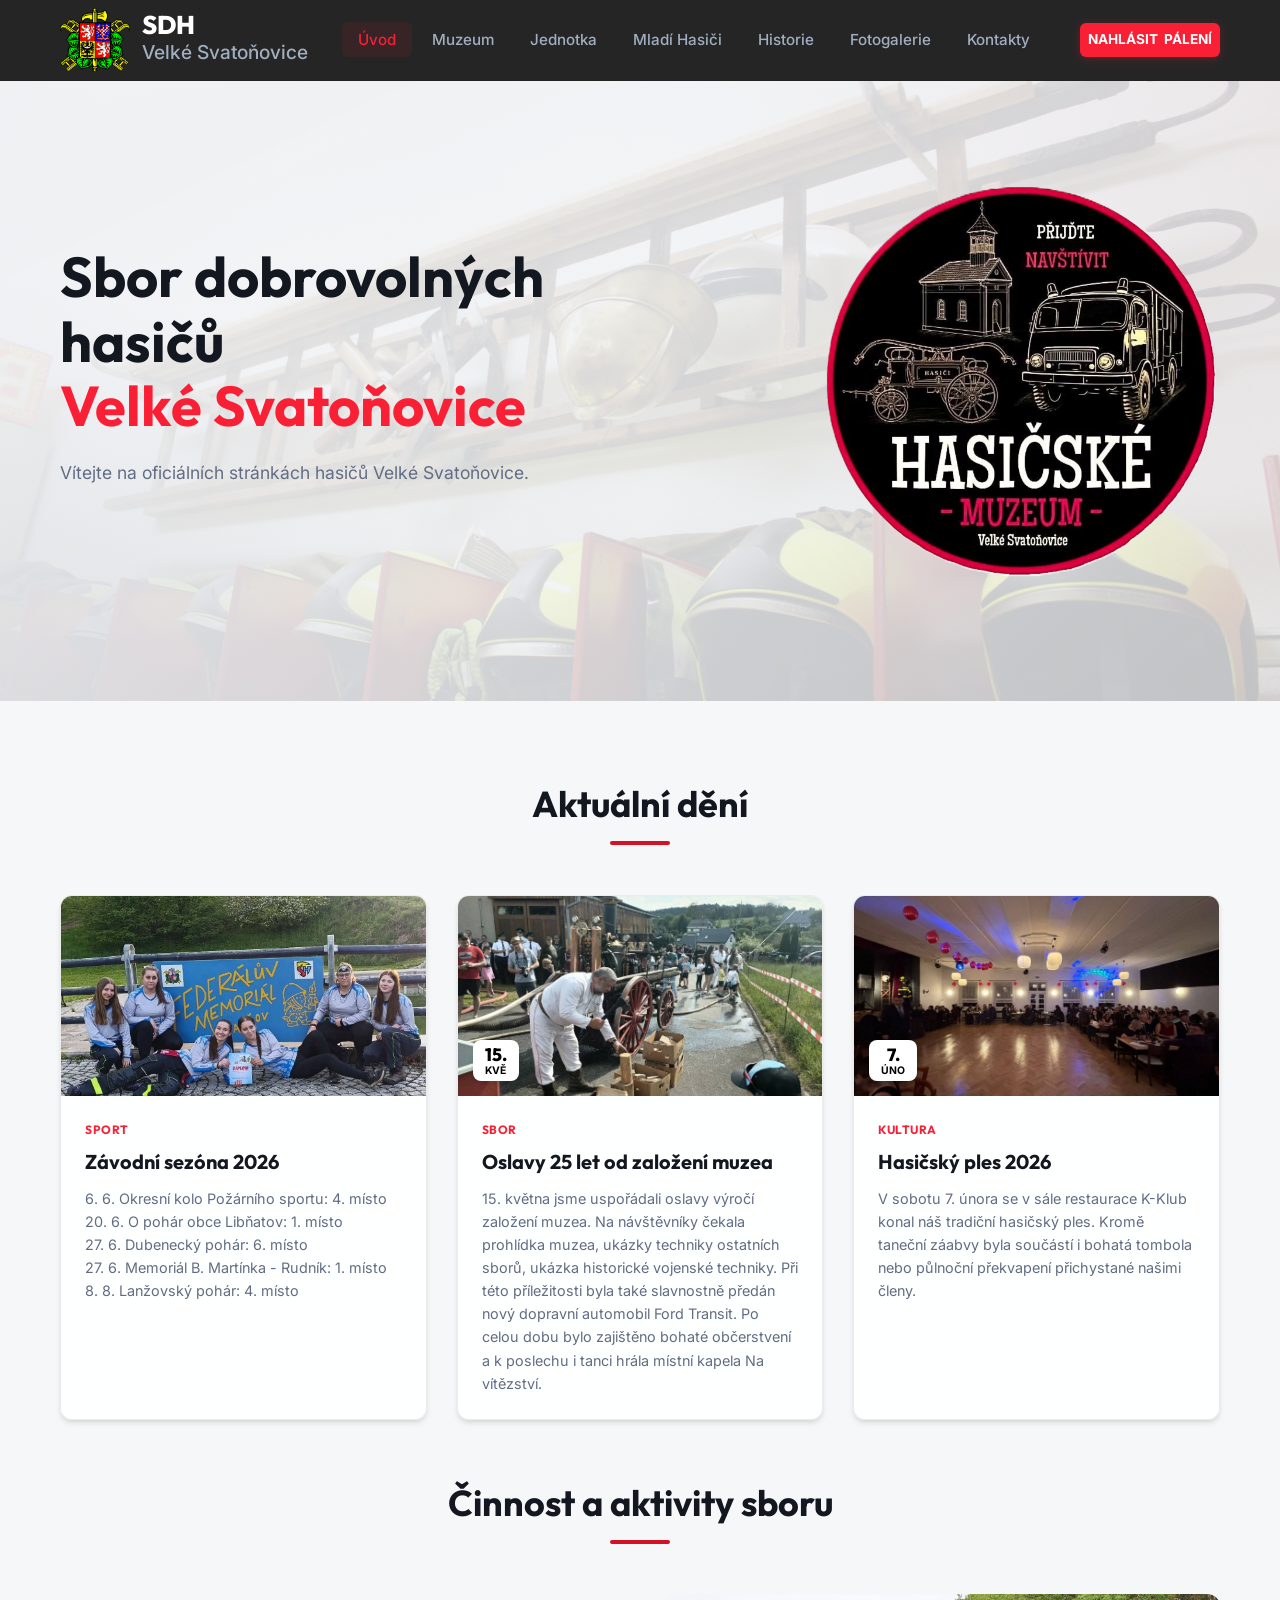
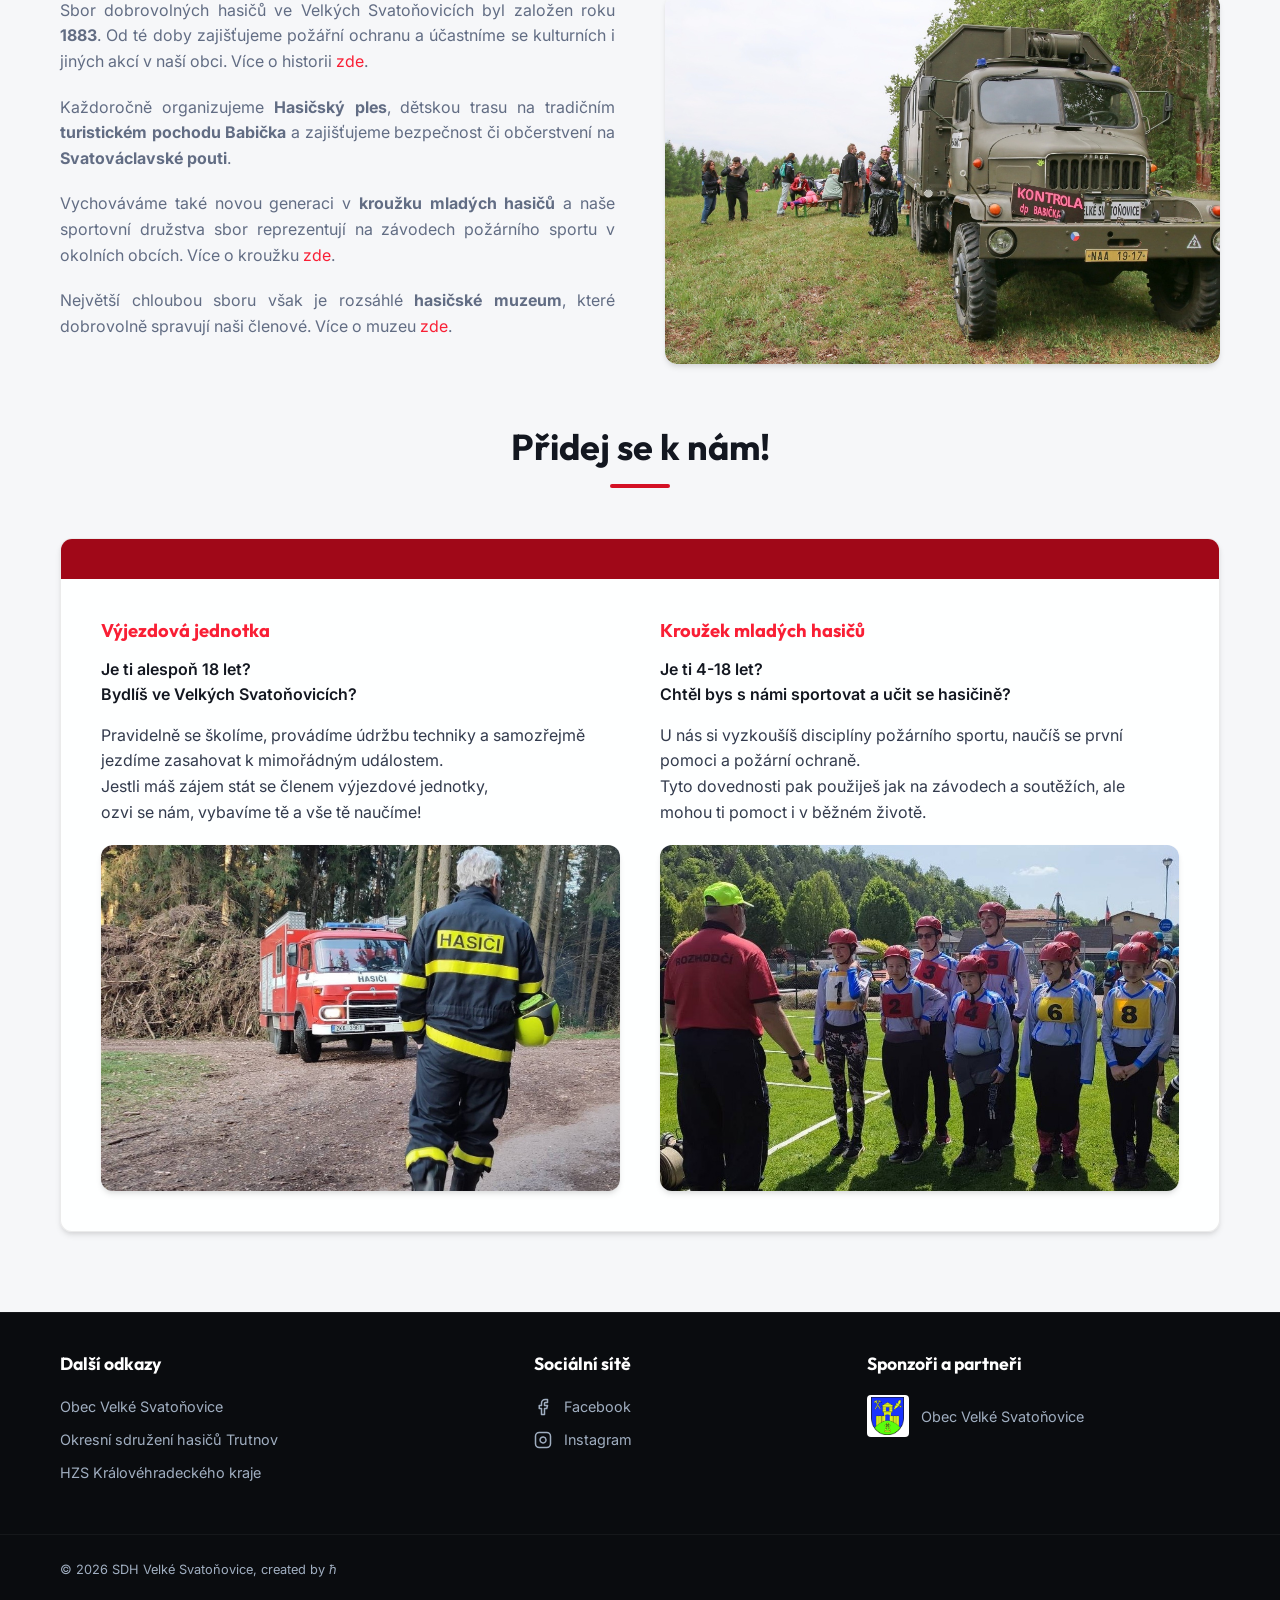
==== index.html @ 03be1476 "vedouci" ====
<!DOCTYPE html>
<html lang="cs">
<head>
    <meta charset="UTF-8">
    <meta name="viewport" content="width=device-width, initial-scale=1.0">
    <link rel="icon" type="image/png" sizes="32x32" href="assets/znaky/znak.png">
    <title>SDH Velké Svatoňovice</title>
    <meta name="description" content="Oficiální stránky Sboru dobrovolných hasičů Velké Svatoňovice.">
    <!-- Google Fonts -->
    <link rel="preconnect" href="https://fonts.googleapis.com">
    <link rel="preconnect" href="https://fonts.gstatic.com" crossorigin>
    <link href="https://fonts.googleapis.com/css2?family=Outfit:wght@300;400;500;600;700;800&family=Inter:wght@300;400;500;600;700&display=swap" rel="stylesheet">
    <link rel="stylesheet" href="styles.css">
</head>
<body class="dark-theme">

    <!-- Header Navigation -->
    <header class="main-header">
        <div class="container header-container">
            <a href="#uvod" class="logo-area" id="logo-link">
                <div class="logo-shield">
                        <img alt="logo SH ČMS" class="logo-img" src="assets/znaky/znak.png">
                </div>
                <div class="logo-text">
                    <span class="logo-main">SDH</span>
                    <span class="logo-sub">Velké Svatoňovice</span>
                </div>
            </a>

            <nav class="main-nav" id="main-nav">
                <ul>
                    <li><a href="#uvod" class="nav-link active" data-target="uvod">Úvod</a></li>
                    <li><a href="#muzeum" class="nav-link" data-target="muzeum">Muzeum</a></li>
                    <li><a href="#jsdh" class="nav-link" data-target="jsdh">Jednotka</a></li>
                    <li><a href="krouzek" class="nav-link" data-target="krouzek">Mladí Hasiči</a></li>
                    <li><a href="#historie" class="nav-link" data-target="historie">Historie</a></li>
                    <li><a href="https://sdhvelkesvatonovice.rajce.idnes.cz/" class="nav-link-foto">Fotogalerie</a></li>
                    <li><a href="#kontakt" class="nav-link" data-target="kontakt">Kontakty</a></li>
                </ul>
            </nav>

            <div class="header-actions">
                <a href="https://paleni.izscr.cz/" target="_blank" rel="noopener" class="header-fire-btn"><span>NAHLÁSIT</span><span>PÁLENÍ</span></a>
                <button class="mobile-menu-toggle" id="mobile-toggle" aria-label="Menu">
                    <span></span>
                    <span></span>
                    <span></span>
                </button>
            </div>
        </div>
    </header>

    <!-- Main Content Area -->
    <main>
        <!-- Top Section -->
        <section class="hero-section" id="hero">
            <div class="hero-bg-overlay"></div>
            <div class="container hero-container">
                <div class="hero-content">
                    <h1 class="hero-title">Sbor dobrovolných <br> hasičů <br><span class="accent-text">Velké Svatoňovice</span></h1>
                    <p class="hero-description">Vítejte na oficiálních stránkách hasičů Velké Svatoňovice.</p>
                </div>
                <a href="#muzeum"><img class="hero-img" src="assets/znaky/muzeum_logo_sgr.png" alt="Logo hasičské muzeum Velké Svatoňovice"></a>
            </div>
        </section>

        <!-- Main Dynamic Pages Container -->
        <div class="pages-wrapper">
            
            <!-- SECTION 1: Úvod -->
            <section id="page-uvod" class="page-content active">
                <div class="container">
                    <!-- Subsection: Aktuality -->
                    <div class="section-header">
                        <h2>Aktuální dění</h2>
                        <div class="section-divider"></div>
                    </div>

                    <div class="news-grid">
                        <!-- News Card  -->
                        <article class="news-card">
                            <div class="news-img-wrapper">
                                <img src="assets/sezona_26/marsov_26.jpg" alt="Družstvo žen - noční závody Rudník">
                                <!--<div class="news-date">
                                    <span class="day">27.</span>
                                    <span class="month">Čvn</span>
                                </div>-->
                            </div>
                            <div class="news-info">
                                <span class="news-tag">Sport</span>
                                <h3 class="news-title">Závodní sezóna 2026</h3>
                                <p class="news-summary">6. 6. Okresní kolo Požárního sportu: 4. místo<br>
                                20. 6. O pohár obce Libňatov: 1. místo<br>
                                27. 6. Dubenecký pohár: 6. místo <br>
                                27. 6. Memoriál B. Martínka - Rudník: 1. místo<br>
                                8. 8. Lanžovský pohár: 4. místo</p>
                            </div>
                        </article>

                        <!-- News Card  -->
                        <article class="news-card">
                            <div class="news-img-wrapper">
                                <img src="assets/oslavy_muzeum/oslavy_muzeum.jpg" alt="Oslavy 25 let založení muzea">
                                <div class="news-date">
                                    <span class="day">15.</span>
                                    <span class="month">Kvě</span>
                                </div>
                            </div>
                            <div class="news-info">
                                <span class="news-tag">Sbor</span>
                                <h3 class="news-title">Oslavy 25 let od založení muzea</h3>
                                <p class="news-summary">15. května jsme uspořádali oslavy výročí založení muzea. Na návštěvníky čekala prohlídka muzea, ukázky techniky ostatních sborů, ukázka historické vojenské techniky. Při této příležitosti byla také slavnostně předán nový dopravní automobil Ford Transit. Po celou dobu bylo zajištěno bohaté občerstvení a k poslechu i tanci hrála místní kapela Na vítězství.</p>
                            </div>
                        </article>

                        <!-- News Card -->
                        <article class="news-card">
                            <div class="news-img-wrapper">
                                <img src="assets/ples_26/ples2.jpg" alt="Hasičský ples 2026">
                                <div class="news-date">
                                    <span class="day">7.</span>
                                    <span class="month">Úno</span>
                                </div>
                            </div>
                            <div class="news-info">
                                <span class="news-tag">Kultura</span>
                                <h3 class="news-title">Hasičský ples 2026</h3>
                                <p class="news-summary">V sobotu 7. února se v sále restaurace K-Klub konal náš tradiční hasičský ples. Kromě taneční záabvy byla součástí i bohatá tombola nebo půlnoční překvapení přichystané našimi členy.</p>
                            </div>
                        </article>
                    </div>

                    <!-- Subsection: Cinnost sboru -->
                    <div class="section-header">
                        <h2>Činnost a aktivity sboru</h2>
                        <div class="section-divider"></div>
                    </div>

                    <div class="block-showcase">
                        <div class="block-info-box">
                            <p>Sbor dobrovolných hasičů ve Velkých Svatoňovicích byl založen roku <strong>1883</strong>. Od té doby zajišťujeme požářní ochranu a účastníme se kulturních i jiných akcí v naší obci. Více o historii <a href="#historie">zde</a>.</p>
                            <p>Každoročně organizujeme <strong>Hasičský ples</strong>, dětskou trasu na tradičním <strong>turistickém pochodu Babička</strong> a zajišťujeme bezpečnost či občerstvení na <strong>Svatováclavské pouti</strong>.</p>
                            <p>Vychováváme také novou generaci v <strong>kroužku mladých hasičů</strong> a naše sportovní družstva sbor reprezentují na závodech požárního sportu v okolních obcích. Více o kroužku <a href="#krouzek">zde</a>.</p>
                            <p>Největší chloubou sboru však je rozsáhlé <strong>hasičské muzeum</strong>, které dobrovolně spravují naši členové. Více o muzeu <a href="#muzeum">zde</a>.</p>
                        </div>
                        <div class="block-media-box">
                            <img id="block-img-placeholder" src="assets/technika/da_vejda1.jpg" alt="Praga V3S na stanovišti pochodu Babička" class="responsive-img rounded-img shadow">
                        </div>
                    </div>

                    <!-- Subsection: Nabor -->
                    <div class="section-header">
                        <h2>Přidej se k nám!</h2>
                        <div class="section-divider"></div>
                    </div>

                    <div class="museum-visiting-card">
                        <div class="visiting-header"></div>
                        <div class="visiting-grid">
                            <div class="visit-col border">
                                <h4><a href="#jsdh">Výjezdová jednotka</a></h4>
                                <p class="highlight-p">Je ti alespoň 18 let? <br> Bydlíš ve Velkých Svatoňovicích?</p>
                                <p> Pravidelně se školíme, provádíme údržbu techniky a samozřejmě jezdíme zasahovat k mimořádným událostem. <br>Jestli máš zájem stát se členem výjezdové jednotky, <br> ozvi se nám, vybavíme tě a vše tě naučíme!</p>
                                <img src="assets/vyjezd.jpg" alt="Výjezd jednotky" class="rounded-img shadow nabor-img">
                            </div>
                            <div class="visit-col border">
                                <h4><a href="#krouzek">Kroužek mladých hasičů</a></h4>
                                <p class="highlight-p">Je ti 4-18 let? <br> Chtěl bys s námi sportovat a učit se hasičině?</p>
                                <p> U nás si vyzkoušíš disciplíny požárního sportu, naučíš se první pomoci a požární ochraně. <br> Tyto dovednosti pak použiješ jak na závodech a soutěžích, ale mohou ti pomoct i v běžném životě.</p>
                                <img src="assets/krouzek/deti.jpg" alt="Dětské družstvo na závodech" class="rounded-img shadow nabor-img">
                            </div>
                        </div>
                    </div>
                </div>
            </section>

            <!-- SECTION 2: Jednotka -->
            <section id="page-jsdh" class="page-content">
                <div class="container">
                    <!-- Subsection: Info+vyjezdy -->
                    <div class="section-header">
                        <h2>Jednotka sboru dobrovolných hasičů obce</h2>
                        <div class="section-divider"></div>
                    </div>

                    <div class="block-showcase">
                        <div class="block-info-box">
                            <h3>Zařazení a působnost</h3>
                            <p>Naše jednotka je zařazena v kategorii <strong>JPO V</strong>, to znamená, že vyjíždíme především k mimořádným událostem v naší obci a to do <strong>10&nbsp;minut</strong> od vyhlášení poplachu krajským operačním a informačním střediskem.</p>
                            <p>Spolupracujeme s HZS Královéhradeckého kraje, dobrovolnými jednotkami okolních obcí a dalšími složkami integrovaného záchranného systému.</p>
                        </div>
                        
                        <div class="block-media-box">
                            <div class="jsdh-card" style="padding: 24px; height: 100%;">
                                <h3 style="font-size: 1.25rem; margin-bottom: 10px;">Poslední výjezdy jednotky</h3>
                                <div class="table-responsive">
                                    <table class="interventions-table">
                                        <thead>
                                            <tr>
                                                <th>Datum</th>
                                                <th>Typ</th>
                                                <th>Místo / Popis</th>
                                            </tr>
                                        </thead>
                                        <tbody>
                                            <tr>
                                                <td class="date-col">9. 8. 2026</td>
                                                <td><span class="badge badge-pozar">Požár</span></td>
                                                <td>Nedohašené ohniště, Markoušovice</td>
                                            </tr>
                                            <tr>
                                                <td class="date-col">29. 7. 2026</td>
                                                <td><span class="badge badge-plany">Planý poplach</span></td>
                                                <td>Doutnající kompost, Velké Svatoňovice</td>
                                            </tr>
                                            <tr>
                                                <td class="date-col">18. 7. 2026</td>
                                                <td><span class="badge badge-unik">Únik látek</span></td>
                                                <td>Únik nafty na pozemní komunikaci, Velké Svatoňovice</td>
                                            </tr>
                                            <tr>
                                                <td class="date-col">16. 6. 2026</td>
                                                <td><span class="badge badge-pozar">Požár</span></td>
                                                <td>Požár lepenky na domě, Markoušovice</td>
                                            </tr>
                                        </tbody>
                                    </table>
                                </div>
                                <div style="margin-top: 25px;">
                                    <a href="https://udalostikhk.hzscr.cz/" target="_blank" rel="noopener" class="btn btn-secondary btn-sm" style="display: flex; width: 100%; gap: 8px; font-size: 0.8rem;">
                                        <svg viewBox="0 0 24 24" width="14" height="14" fill="none" stroke="currentColor" stroke-width="2" style="flex-shrink: 0;"><path d="M18 13v6a2 2 0 0 1-2 2H5a2 2 0 0 1-2-2V8a2 2 0 0 1 2-2h6"></path><polyline points="15 3 21 3 21 9"></polyline><line x1="10" y1="14" x2="21" y2="3"></line></svg>
                                        Zobrazit události HZS Královéhradeckého kraje
                                    </a>
                                </div>
                            </div>
                        </div>
                    </div>

                    <!-- Subsection:Technika -->
                    <div class="section-header">
                        <h2>Technika</h2>
                        <div class="section-divider"></div>
                    </div>
                    <div class="tech-grid">
                        <!-- Vehicle Card -->
                        <div class="tech-card">
                            <div class="tech-img-box">
                                <img class="tech-img" src="assets/technika/da_avia.jpg" alt="Dopravní automobil - Avia A31">
                            </div>
                            <div class="tech-header">
                                <div class="tech-names">
                                    <h4>DA - Avia A31</h4>
                                    <span class="tech-type">Dopravní automobil</span>
                                </div>
                            </div>
                            <div class="tech-content">
                                <p>V tuto chvíli se jedná o hlavní výjezdové auto. Disponuje menší nádrží s vodou a středotlakým čerpadlem, také je ve výbavě přenosná požární stříkačka, plovoucí čerpadlo, elektrocentrála, motorová pila a další nářadí.</p>
                            </div>
                        </div>

                        <!-- Vehicle Card -->
                        <div class="tech-card">
                            <div class="tech-img-box">
                                <img class=tech-img" src="assets/technika/da_ford.jpg" alt="Dopravní automobil - Ford Transit">
                            </div>
                            <div class="tech-header">
                                <div class="tech-names">
                                    <h4>DA - Ford Transit</h4>
                                    <span class="tech-type">Dopravní automobil</span>
                                </div>
                            </div>
                            <div class="tech-content">
                                <p>Dopravní automobil slouží převážně k přepravě hasičů či materiálu na místo zásahu, dále ho využíváme pro dopravu na soutěže požárního sportu. Ve výbavě jsou hasicí přístroje a zdravotnický batoh.</p>
                            </div>
                        </div>
                    </div>

                    <div class="tech-grid">
                        <!-- Vehicle Card -->
                        <div class="tech-card">
                            <div class="tech-img-box">
                                <img class="tech-img" src="assets/technika/da_vejda1.jpg" alt="Dopravní automobil - Praga V3S">
                            </div>
                            <div class="tech-header">
                                <div class="tech-names">
                                    <h4>DA - Praga V3S </h4>
                                    <span class="tech-type">Dopravní automobil</span>
                                </div>
                            </div>
                            <div class="tech-content">
                                <p>Tento automobil slouží především k přepravě materiálu a lidí, hlavně při turistickém pochodu Babička.</p>
                            </div>
                        </div>

                        <!-- Vehicle Card
                        <div class="tech-card">
                            <div class="tech-img-box">
                                <img class="tech-img" src="assets/technika/cas_tatra.jpeg" alt="Cisternová automobilová stříkačka - Tatra 815">
                            </div>
                            <div class="tech-header">
                                <div class="tech-names">
                                    <h4>CAS 20 - Tatra 815</h4>
                                    <span class="tech-type">Cisternová automobilová stříkačka</span>
                                </div>
                            </div>
                            <div class="tech-content">
                                <p>Nejnovější přírůstek do našeho vozového parku.</p>
                            </div>
                        </div>-->
                    </div>
                </div>
            </section>

            <!-- SECTION 3: Hasičské muzeum -->
            <section id="page-muzeum" class="page-content">
                <div class="container">
                    <!-- Subsection: Info -->
                    <div class="section-header">
                        <h2>Muzeum historické hasičské techniky</h2>
                        <div class="section-divider"></div>
                    </div>

                    <div class="block-showcase">
                        <div class="block-info-box">
                            <h3>Výlet do počátků hasičské práce u nás</h3>
                            <p> Hasičské muzeum bylo otevřeno pro veřejnost v červnu roku <strong>2001</strong>. </p>
                            <p> V současné době se zde nachází více než <strong>40 ukázek</strong> historických hasičských stříkaček, parních, ručních i motorových. Nejstarší exponát je z <strong>přelomu 18. a 19. století</strong> a nejmladší z 50. let 20. století. Kromě velkých stříkaček u nás uvidíte i velké množství menších předmětů, jako například historické uniformy, hadice, proudnice a další výstroj či výzbroj používanou v průběhu věků. Některé exponáty jsou ve vlastnictví sboru, ale většina je dlouhodobě bezplatně zapůjčena.</p>
                            <p> O muzeum se starají a průvodcovskou službu zajišťují <strong>členové našeho sboru</strong> dobrovolně ve svém volném čase, bez nároku na honorář.</p>
                            <p><strong>Tak nás přijďte navštívít!</strong></p>
                        </div>
                        <div class="block-media-box">
                            <img id="block-img-placeholder" src="assets/muzeum_vnitrek.jpg" alt="Expozice hasičského muzea" class="responsive-img rounded-img shadow">
                        </div>
                    </div>

                    <!-- Subsection: Provoz -->
                    <div class="museum-visiting-card">
                        <div class="visiting-header">
                            <h3>Informace o provozu</h3>
                        </div>
                        <div class="visiting-grid">
                            <div class="visit-col">
                                <h4>Otevírací doba</h4>
                                <p class="highlight-p">Květen - Září - každý víkend</p>
                                <p class="highlight-p"></p>
                                <ul class="hours-list">
                                    <li>9:00 - 12:00</li>
                                    <li>13:00 - 16:00</li>
                                </ul>
                                <p class="highlight-p">V jiném termínu, pro skupiny nad 10 osob - návštěva možná po telefonické domluvě:</p>
                                <ul class="hours-list">
                                    <li>+420 607 877 248</li>
                                    <li>+420 606 605 524</li>
                                </ul>
                            </div>
                            <div class="visit-col border-left">
                                <h4>Vstupné</h4>
                                <ul class="hours-list">
                                    <li class="highlight-p">Dospělí: 30 Kč</li>
                                    <li class="highlight-p">Děti,důchodci: 20 Kč</li>
                                </ul>

                                <p>Vstupné je symbolické a slouží na údržbu historických exponátů a rozvoj muzea.</p>
                            </div>
                        </div>
                    </div>
                </div>
            </section>

            <!-- SECTION 4:Historie -->
            <section id="page-historie" class="page-content">
                <div class="container">
                    <!-- Subsection: Osa -->
                    <div class="section-header">
                        <h2>Historie</h2>
                        <div class="section-divider"></div>
                    </div>

                    <div class="history-intro">
                        <p>Zde si můžete přečíst o nejvýznamnějších okamžicích z historie fungování hasičů v naší obci.</p>
                    </div>

                    <!-- Timeline -->
                    <div class="timeline">
                        <!-- Event -->
                        <div class="timeline-item">
                            <div class="timeline-badge">1883</div>
                            <div class="timeline-panel">
                                <div class="timeline-heading">
                                    <h4>Založení sboru</h4>
                                </div>
                                <div class="timeline-body">
                                    <p>Občané založili hasičskou jednotu v reakci na velký požár v sousedních Batňovicích. <br> Přihlásilo se asi 20 mužů.</p>
                                </div>
                            </div>
                        </div>

                        <!-- Event -->
                        <div class="timeline-item">
                            <div class="timeline-badge">1884</div>
                            <div class="timeline-panel">
                                <div class="timeline-heading">
                                    <h4>Součást hasičské župy</h4>
                                </div>
                                <div class="timeline-body">
                                    <p>Od 11. 6. 1884 byl sbor součástí Župní hasičské jednoty severovýchodních Čech v Jaroměři.</p>
                                </div>
                            </div>
                        </div>

                        <!-- Event -->
                        <div class="timeline-item">
                            <div class="timeline-badge">1891</div>
                            <div class="timeline-panel">
                                <div class="timeline-heading">
                                    <h4>Župa Náchodská</h4>
                                </div>
                                <div class="timeline-body">
                                    <p>1. 1. 1891 sbor přestoupil do jednoty Župy Náchodské.</p>
                                </div>
                            </div>
                        </div>

                        <!-- Event -->
                        <div class="timeline-item">
                            <div class="timeline-badge">1894</div>
                            <div class="timeline-panel">
                                <div class="timeline-heading">
                                    <h4>Nová stříkačka</h4>
                                </div>
                                <div class="timeline-body">
                                    <p>V roce 1894 byla pořízena nová čtyřkolová stříkačka od firmy R. A. Smekal za 845 zlatých.</p>
                                </div>
                            </div>
                        </div>

                        <!-- Event -->
                        <div class="timeline-item">
                            <div class="timeline-badge">1918</div>
                            <div class="timeline-panel">
                                <div class="timeline-heading">
                                    <h4>Župa Úpická</h4>
                                </div>
                                <div class="timeline-body">
                                    <p>Po vzniku nové republiky sbor přechází <br>pod Župu Úpickou.</p>
                                </div>
                            </div>
                        </div>

                        <!-- Event -->
                        <div class="timeline-item">
                            <div class="timeline-badge">1930</div>
                            <div class="timeline-panel">
                                <div class="timeline-heading">
                                    <h4>Založení ženského odboru a pořízení nové stříkačky</h4>
                                </div>
                                <div class="timeline-body">
                                    <p>Jelikož měl sbor v roce 1930 již 12 členek, byl založen ženský odbor. V témže roce byla pořízena nová motorová stříkačka tažená koňmi za 39&nbsp;000 korun československých.</p>
                                </div>
                            </div>
                        </div>

                        <!-- Event -->
                        <div class="timeline-item">
                            <div class="timeline-badge">1932</div>
                            <div class="timeline-panel">
                                <div class="timeline-heading">
                                    <h4>Nová hasičská zbrojnice</h4>
                                </div>
                                <div class="timeline-body">
                                    <p>Na začátku roku 1932 rozhodlo zastupitelstvo obce o stavbě nové zbrojnice, ta byla předána hasičům k užívání v září téhož roku.</p>
                                </div>
                            </div>
                        </div>

                        <!-- Event -->
                        <div class="timeline-item">
                            <div class="timeline-badge">1946</div>
                            <div class="timeline-panel">
                                <div class="timeline-heading">
                                    <h4>První motorové vozidlo</h4>
                                </div>
                                <div class="timeline-body">
                                    <p>Po veřejné sbírce bylo pořízeno první vozidlo značky Tatra.</p>
                                </div>
                            </div>
                        </div>

                        <!-- Event -->
                        <div class="timeline-item">
                            <div class="timeline-badge">1947</div>
                            <div class="timeline-panel">
                                <div class="timeline-heading">
                                    <h4>Výměna vozidla</h4>
                                </div>
                                <div class="timeline-body">
                                    <p>Rok po zakoupení prvního vozu byl tento vyměněn s Českými poštami za nákladní vozidlo značky Phenomenon.</p>
                                </div>
                            </div>
                        </div>

                        <!-- Event -->
                        <div class="timeline-item">
                            <div class="timeline-badge">1950</div>
                            <div class="timeline-panel">
                                <div class="timeline-heading">
                                    <h4>Instalace sirény</h4>
                                </div>
                                <div class="timeline-body">
                                    <p>Roku 1950 byla na střechu hasičské zbrojnice instalována siréna.</p>
                                </div>
                            </div>
                        </div>

                        <!-- Event -->
                        <div class="timeline-item">
                            <div class="timeline-badge">1958</div>
                            <div class="timeline-panel">
                                <div class="timeline-heading">
                                    <h4>Rozšíření zbrojnice</h4>
                                </div>
                                <div class="timeline-body">
                                    <p>V září roku 1958 byla hasičská zbrojnice rozšířena o další garážové stání.</p>
                                </div>
                            </div>
                        </div>

                        <!-- Event -->
                        <div class="timeline-item">
                            <div class="timeline-badge">1959</div>
                            <div class="timeline-panel">
                                <div class="timeline-heading">
                                    <h4>Nové vozidlo Tatra</h4>
                                </div>
                                <div class="timeline-body">
                                    <p>Na konci srpna bylo vozidlo Phenomenon nahrazeno novým vozem Tatra 805 speciál.</p>
                                </div>
                            </div>
                        </div>

                        <!-- Event -->
                        <div class="timeline-item">
                            <div class="timeline-badge">1990</div>
                            <div class="timeline-panel">
                                <div class="timeline-heading">
                                    <h4>Zisk vozidla Avia</h4>
                                </div>
                                <div class="timeline-body">
                                    <p>V roce 1990 jednotka získala od hasičů v Trutnově vozidlo Avia A31.</p>
                                </div>
                            </div>
                        </div>

                        <!-- Event -->
                        <div class="timeline-item">
                            <div class="timeline-badge">2001</div>
                            <div class="timeline-panel">
                                <div class="timeline-heading">
                                    <h4>Otevření muzea</h4>
                                </div>
                                <div class="timeline-body">
                                    <p>V červnu roku 2001 bylo pro veřejnost poprvé otevřeno hasičské muzeum.</p>
                                </div>
                            </div>
                        </div>

                        <!-- Event -->
                        <div class="timeline-item">
                            <div class="timeline-badge">2004</div>
                            <div class="timeline-panel">
                                <div class="timeline-heading">
                                    <h4>Rozšíření muzea</h4>
                                </div>
                                <div class="timeline-body">
                                    <p>V roce 2004 byla výstavní plocha muzea rozšířena přibližně do podoby, ve které se nachází nyní.</p>
                                </div>
                            </div>
                        </div>

                        <!-- Event -->
                        <div class="timeline-item">
                            <div class="timeline-badge">2007</div>
                            <div class="timeline-panel-last">
                                <div class="timeline-heading">
                                    <h4>Nový prapor</h4>
                                </div>
                                <div class="timeline-body">
                                    <p>28. září 2007 byl při příležitosti svátku svatého Václava vysvěcen nový prapor sboru.</p>
                                </div>
                            </div>
                        </div>
                    </div>

                <!-- Subsection: Zalozeni -->
                <div class="section-header">
                    <h2>Založení sboru podrobněji</h2>
                    <div class="section-divider"></div>
                </div>
                <div class="block-showcase">
                    <div class="block-info-box">
                        <p><strong>8.3.1883</strong> vypukl v sousedních <strong>Batňovicích</strong> v domě starosty velký požár. Hašení se účastnili i občané z Velkých Svatoňovic. Po požáru se setkali v <strong>hostinci U České koruny</strong>. Hostinský <strong>Josef Stolín</strong> a obchodník <strong>Adolf Hamza</strong> byly hlavními podporovateli založení hasičského sboru. Ještě téhož večera bylo přesvědčeno okolo 20 mužů. Členové začali cvičit pod vedením <strong>Adolfa Kavky z Malých Svatoňovic</strong>, kde byl sbor založen již dříve.</p>
                        <p>Mladší učitel ze zdejší školy, <strong>Antonín Kavan</strong>, sepsal stanovy, které byly <strong>23.4.1883</strong> předloženy ke schválení C.K. místodržitelství v Trutnově. Tyto byly následně schváleny pod č. 4406  dne <strong>9.5.1883</strong>.</p>
                        <p>První členská schůze, na které byl zvolen první výbor, se konala <strong>7.5.1883</strong>. Prvním předsedou se stal <strong>Karel Nývlt</strong>, místopředsedou <strong>Josef Stolín</strong>. Prvním velitelem byl jmenován <strong>Jan Ludvík</strong>, místovelitelem pak <strong>Adolf Hamza</strong>.</p>
                        <p>Zastupitelstvo se uvolilo ke koupi stříkačky, s tou se poprvé cvičilo <strong>3. 6. 1883</strong>. Následně <strong>25. 11. 1883</strong> byla hasičům předána nově postavená hasičská kůlna.</p>
                    </div>
                    <div class="block-media-box">
                        <img id="block-img-placeholder" src="assets/historie/historie1.jpg" alt="Fotka z historie sboru" class="responsive-img rounded-img shadow">
                    </div>
                </div>
                </div>
            </section>

            <!-- SECTION 5: Mladí hasiči/Sport-->
            <section id="page-krouzek" class="page-content">
                <!-- Subsection: Treninky+obecne -->
                <div class="container">
                    <div class="section-header">
                        <h2>Kroužek mladých hasičů</h2>
                        <div class="section-divider"></div>
                    </div>
                    <div class="contact-grid">
                        <div class="contact-info">
                            <div class="contact-card">
                                <h3>Tréninky</h3>
                                <div class="contact-details">
                                    <div class="contact-detail-item">
                                        <div class="icon">
                                            <svg viewBox="0 0 24 24" width="18" height="18" fill="none" stroke="currentColor" stroke-width="2">
                                                <circle cx="12" cy="12" r="10"></circle>
                                                <polyline points="12 6 12 12 16 14"></polyline>
                                            </svg>
                                        </div>
                                        <div>
                                            <span class="label">Čas:</span>
                                            <span class="value">Čtvrtek: 15:00 - 16:00 <br>Pátek: 16:30 - 17:30</span>
                                        </div>
                                    </div>
                                    <div class="contact-detail-item">
                                        <div class="icon">
                                            <svg viewBox="0 0 24 24" width="18" height="18" fill="none" stroke="currentColor" stroke-width="2"><path d="M21 10c0 7-9 13-9 13s-9-6-9-13a9 9 0 0 1 18 0z"></path><circle cx="12" cy="10" r="3"></circle></svg>
                                        </div>
                                        <div>
                                            <span class="label">Místo:</span>
                                            <span class="value">Duben - Říjen: U Hasičského muzea<br>Listopad - Březen: Tělocvična</span>
                                        </div>
                                    </div>
                                </div>
                            </div>
                        </div>
                        <div class="block-info-box">
                            <h3>Pro děti od 4 let</h3>
                            <p>Věnujeme se právažně <strong>požárnímu sportu</strong>, ten kombinuje <strong>hasičské</strong> dovednosti s <strong>atletickými</strong>.</p>
                            <p>Učíme se také první pomocí, topografii nebo třeba uzlování.</p>
                            <p>Účastníme se <strong>soutěží</strong> po celém okrese, jak v kategorii <strong>jednotlivců</strong>, tak v kategorii <strong>družstev</strong>.</p>
                            <p><strong>Tak se k přidej k nám!</strong></p>
                        </div>
                    </div>

                    <!-- Subsection: Vedouci -->
                    <div class="section-header">
                        <h2>Vedoucí</h2>
                        <div class="section-divider"></div>
                    </div>
                    <div class="vedouci-grid">
                        <div class="vedouci-card">
                            <img class="vedouci-foto responsive-img rounded-img shadow" src="assets/vedouci/vera.jpg" alt="fotka vedouci">
                            <div class="vedouci-details">
                                <h3>Věra Kolmanová</h3>
                                <div class="contact-detail-item">
                                    <div class="icon">
                                        <svg viewBox="0 0 24 24" width="18" height="18" fill="none" stroke="currentColor" stroke-width="2"><path d="M22 16.92v3a2 2 0 0 1-2.18 2 19.79 19.79 0 0 1-8.63-3.07 19.5 19.5 0 0 1-6-6 19.79 19.79 0 0 1-3.07-8.67A2 2 0 0 1 4.11 2h3a2 2 0 0 1 2 1.72 12.84 12.84 0 0 0 .7 2.81 2 2 0 0 1-.45 2.11L8.09 9.91a16 16 0 0 0 6 6l1.27-1.27a2 2 0 0 1 2.11-.45 12.84 12.84 0 0 0 2.81.7A2 2 0 0 1 22 16.92z"></path></svg>
                                    </div>
                                    <div>
                                        <span class="label">Tel:</span>
                                        <span class="value">+420 720 449 469</span>
                                    </div>
                                </div>
                                <div class="contact-detail-item">
                                    <div class="icon">
                                        <svg viewBox="0 0 24 24" width="18" height="18" fill="none" stroke="currentColor" stroke-width="2"><path d="M4 4h16c1.1 0 2 .9 2 2v12c0 1.1-.9 2-2 2H4c-1.1 0-2-.9-2-2V6c0-1.1.9-2 2-2z"></path><polyline points="22,6 12,13 2,6"></polyline></svg>
                                    </div>
                                    <div>
                                        <span class="label">E-mail:</span>
                                        <span class="value"><a href="mailto:brzakovavera@seznam.cz">brzakovavera@seznam.cz</a></span>
                                    </div>
                                </div>
                            </div>
                        </div>
                        <div class="vedouci-card">
                            <img class="vedouci-foto responsive-img rounded-img shadow" src="assets/vedouci/denisa.jpg" alt="fotka vedouci">
                            <div class="vedouci-details">
                                <h3>Denisa Mačková</h3>
                                <div class="contact-detail-item">
                                    <div class="icon">
                                        <svg viewBox="0 0 24 24" width="18" height="18" fill="none" stroke="currentColor" stroke-width="2"><path d="M22 16.92v3a2 2 0 0 1-2.18 2 19.79 19.79 0 0 1-8.63-3.07 19.5 19.5 0 0 1-6-6 19.79 19.79 0 0 1-3.07-8.67A2 2 0 0 1 4.11 2h3a2 2 0 0 1 2 1.72 12.84 12.84 0 0 0 .7 2.81 2 2 0 0 1-.45 2.11L8.09 9.91a16 16 0 0 0 6 6l1.27-1.27a2 2 0 0 1 2.11-.45 12.84 12.84 0 0 0 2.81.7A2 2 0 0 1 22 16.92z"></path></svg>
                                    </div>
                                    <div>
                                        <span class="label">Tel:</span>
                                        <span class="value">+420 608 818 058</span>
                                    </div>
                                </div>
                                <div class="contact-detail-item">
                                    <div class="icon">
                                        <svg viewBox="0 0 24 24" width="18" height="18" fill="none" stroke="currentColor" stroke-width="2"><path d="M4 4h16c1.1 0 2 .9 2 2v12c0 1.1-.9 2-2 2H4c-1.1 0-2-.9-2-2V6c0-1.1.9-2 2-2z"></path><polyline points="22,6 12,13 2,6"></polyline></svg>
                                    </div>
                                    <div>
                                        <span class="label">E-mail:</span>
                                        <span class="value"><a href="mailto:denisa.mackova97@seznam.cz">denisa.mackova97@seznam.cz</a></span>
                                    </div>
                                </div>
                            </div>
                        </div>
                        <div class="vedouci-card">
                            <img class="vedouci-foto responsive-img rounded-img shadow" src="assets/vedouci/anicka.jpg" alt="fotka vedouci">
                            <div class="vedouci-details">
                                <h3>Anna Martincová</h3>
                                <div class="contact-detail-item">
                                    <div class="icon">
                                        <svg viewBox="0 0 24 24" width="18" height="18" fill="none" stroke="currentColor" stroke-width="2"><path d="M22 16.92v3a2 2 0 0 1-2.18 2 19.79 19.79 0 0 1-8.63-3.07 19.5 19.5 0 0 1-6-6 19.79 19.79 0 0 1-3.07-8.67A2 2 0 0 1 4.11 2h3a2 2 0 0 1 2 1.72 12.84 12.84 0 0 0 .7 2.81 2 2 0 0 1-.45 2.11L8.09 9.91a16 16 0 0 0 6 6l1.27-1.27a2 2 0 0 1 2.11-.45 12.84 12.84 0 0 0 2.81.7A2 2 0 0 1 22 16.92z"></path></svg>
                                    </div>
                                    <div>
                                        <span class="label">Tel:</span>
                                        <span class="value">+420 736 724 237</span>
                                    </div>
                                </div>
                                <div class="contact-detail-item">
                                    <div class="icon">
                                        <svg viewBox="0 0 24 24" width="18" height="18" fill="none" stroke="currentColor" stroke-width="2"><path d="M4 4h16c1.1 0 2 .9 2 2v12c0 1.1-.9 2-2 2H4c-1.1 0-2-.9-2-2V6c0-1.1.9-2 2-2z"></path><polyline points="22,6 12,13 2,6"></polyline></svg>
                                    </div>
                                    <div>
                                        <span class="label">E-mail:</span>
                                        <span class="value"><a href="mailto:martincova.svatonovice@seznam.cz">martincova.svatonovice@seznam.cz</a></span>
                                    </div>
                                </div>
                            </div>
                        </div>
                    </div>
                </div>
            </section>



            <!-- SECTION 6: Fotogalerie
            <section id="page-galerie" class="page-content">
                <div class="container">
                    <div class="section-header">
                        <h2>Fotogalerie</h2>
                        <div class="section-divider"></div>
                    </div>

                    Album Grid
                    <div class="album-grid" id="album-grid">

                        Album: Sezona 2026
                        <div class="album-card" data-album="sezona_26">
                            <div class="album-cover">
                                <img src="assets/sezona_26/marsov_26.jpg" alt="Sezóna 2026" >
                                <div class="album-overlay">
                                    <svg viewBox="0 0 24 24" width="36" height="36" fill="none" stroke="#fff" stroke-width="1.5"><rect x="3" y="3" width="18" height="18" rx="2"/><circle cx="8.5" cy="8.5" r="1.5"/><polyline points="21 15 16 10 5 21"/></svg>
                                </div>
                            </div>
                            <div class="album-info">
                                <span class="album-title">Závodní sezóna 2026</span>
                            </div>
                        </div>

                        Album: Oslavy muzea
                        <div class="album-card" data-album="muzeum">
                            <div class="album-cover">
                                <img src="assets/oslavy_muzeum/oslavy_muzeum.jpg" alt="Oslavy 25 let muzea">
                                <div class="album-overlay">
                                    <svg viewBox="0 0 24 24" width="36" height="36" fill="none" stroke="#fff" stroke-width="1.5"><rect x="3" y="3" width="18" height="18" rx="2"/><circle cx="8.5" cy="8.5" r="1.5"/><polyline points="21 15 16 10 5 21"/></svg>
                                </div>
                            </div>
                            <div class="album-info">
                                <span class="album-title">Oslavy 25 let muzea</span>
                            </div>
                        </div>

                        Album: Hasicsky ples
                        <div class="album-card" data-album="ples">
                            <div class="album-cover">
                                <img src="assets/ples_26/ples.jpg" alt="Hasičský ples 2026">
                                <div class="album-overlay">
                                    <svg viewBox="0 0 24 24" width="36" height="36" fill="none" stroke="#fff" stroke-width="1.5"><rect x="3" y="3" width="18" height="18" rx="2"/><circle cx="8.5" cy="8.5" r="1.5"/><polyline points="21 15 16 10 5 21"/></svg>
                                </div>
                            </div>
                            <div class="album-info">
                                <span class="album-title">Hasičský ples 2026</span>
                            </div>
                        </div>

                        Album: Krouzek
                        <div class="album-card" data-album="krouzek">
                            <div class="album-cover">
                                <img src="assets/krouzek/deti.jpg" alt="Mladi hasici na zavodech">
                                <div class="album-overlay">
                                    <svg viewBox="0 0 24 24" width="36" height="36" fill="none" stroke="#fff" stroke-width="1.5"><rect x="3" y="3" width="18" height="18" rx="2"/><circle cx="8.5" cy="8.5" r="1.5"/><polyline points="21 15 16 10 5 21"/></svg>
                                </div>
                            </div>
                            <div class="album-info">
                                <span class="album-title">Kroužek mladých hasičů</span>
                            </div>
                        </div>

                        Album: Technika
                        <div class="album-card" data-album="technika">
                            <div class="album-cover">
                                <img src="assets/technika/da_ford.jpg" alt="Technika sboru">
                                <div class="album-overlay">
                                    <svg viewBox="0 0 24 24" width="36" height="36" fill="none" stroke="#fff" stroke-width="1.5"><rect x="3" y="3" width="18" height="18" rx="2"/><circle cx="8.5" cy="8.5" r="1.5"/><polyline points="21 15 16 10 5 21"/></svg>
                                </div>
                            </div>
                            <div class="album-info">
                                <span class="album-title">Technika sboru</span>
                            </div>
                        </div>

                        Album: Historie
                        <div class="album-card" data-album="historie">
                            <div class="album-cover">
                                <img src="assets/historie/historie1.jpg" alt="Historie" >
                                <div class="album-overlay">
                                    <svg viewBox="0 0 24 24" width="36" height="36" fill="none" stroke="#fff" stroke-width="1.5"><rect x="3" y="3" width="18" height="18" rx="2"/><circle cx="8.5" cy="8.5" r="1.5"/><polyline points="21 15 16 10 5 21"/></svg>
                                </div>
                            </div>
                            <div class="album-info">
                                <span class="album-title">Momenty z historie</span>
                            </div>
                        </div>

                    </div>
                </div>
            </section>-->

            <!-- SECTION 7: Kontakty -->
            <section id="page-kontakt" class="page-content">
                <div class="container">
                    <div class="section-header">
                        <h2>Kontaktujte nás</h2>
                        <div class="section-divider"></div>
                    </div>

                    <div class="contact-grid">
                        <div class="contact-info">
                            <div class="contact-card">
                                <h3>Adresa a kontakty</h3>
                                <p class="address">
                                    <strong>SH ČMS - Sbor dobrovolných hasičů Velké Svatoňovice</strong><br>
                                    Velké Svatoňovice 324<br>
                                    542 35 Velké Svatoňovice
                                </p>
                                
                                <div class="contact-details">
                                    <div class="contact-detail-item">
                                        <div class="icon">
                                            <svg viewBox="0 0 24 24" width="18" height="18" fill="none" stroke="currentColor" stroke-width="2"><path d="M22 16.92v3a2 2 0 0 1-2.18 2 19.79 19.79 0 0 1-8.63-3.07 19.5 19.5 0 0 1-6-6 19.79 19.79 0 0 1-3.07-8.67A2 2 0 0 1 4.11 2h3a2 2 0 0 1 2 1.72 12.84 12.84 0 0 0 .7 2.81 2 2 0 0 1-.45 2.11L8.09 9.91a16 16 0 0 0 6 6l1.27-1.27a2 2 0 0 1 2.11-.45 12.84 12.84 0 0 0 2.81.7A2 2 0 0 1 22 16.92z"></path></svg>
                                        </div>
                                        <div>
                                            <span class="label">Tel:</span>
                                            <span class="value">+420 792 773 828</span>
                                        </div>
                                    </div>
                                    <div class="contact-detail-item">
                                        <div class="icon">
                                            <svg viewBox="0 0 24 24" width="18" height="18" fill="none" stroke="currentColor" stroke-width="2"><path d="M4 4h16c1.1 0 2 .9 2 2v12c0 1.1-.9 2-2 2H4c-1.1 0-2-.9-2-2V6c0-1.1.9-2 2-2z"></path><polyline points="22,6 12,13 2,6"></polyline></svg>
                                        </div>
                                        <div>
                                            <span class="label">E-mail:</span>
                                            <span class="value"><a href="mailto:hepnarpetr@seznam.cz">hepnarpetr@seznam.cz</a></span>
                                        </div>
                                    </div>
                                    <div class="contact-detail-item">
                                        <div class="icon">
                                            <svg viewBox="0 0 24 24" width="18" height="18" fill="none" stroke="currentColor" stroke-width="2" stroke-linecap="round" stroke-linejoin="round"><path d="M18 2h-3a5 5 0 0 0-5 5v3H7v4h3v8h4v-8h3l1-4h-4V7a1 1 0 0 1 1-1h3z"></path></svg>
                                        </div>
                                        <div>
                                            <span class="label">Facebook:</span>
                                            <span class="value"><a href="https://www.facebook.com/SDHVelkeSvatonovice?rdid=f6le9tIVkAI0lGsn&share_url=https%3A%2F%2Fwww.facebook.com%2Fshare%2F1CmqABdqUU%2F" target="_blank">Facebook SDH Velké Svatoňovice</a></span>
                                        </div>
                                    </div>
                                </div>
                            </div>
                            

                        </div>
                        <!-- Mapa -->
                        <div class="map-card contact-card rounded-img" style="padding: 0; height: 383px;">
                            <iframe src="https://maps.google.com/maps?q=Velk%C3%A9%20Svato%C5%88ovice%20324&z=15&output=embed" width="100%" height="100%" style="border:0; display: block;" allowfullscreen="" loading="lazy"></iframe>
                        </div>
                    </div>
                </div>
            </section>

        </div>
    </main>

    <!-- Footer -->
    <footer class="main-footer">
        <div class="container footer-grid">
            <div class="footer-col-about">
                <!-- Odkazy -->
                <div class="footer-col-links">
                    <h4>Další odkazy</h4>
                    <ul>
                        <li><a href="https://velkesvatonovice.cz/" target="_blank">Obec Velké Svatoňovice</a></li>
                        <li><a href="https://www.oshtrutnov.cz/" target="_blank">Okresní sdružení hasičů Trutnov</a></li>
                        <li><a href="https://hzscr.gov.cz/hzs-kralovehradeckeho-kraje.aspx" target="_blank">HZS Královéhradeckého kraje</a></li>
                    </ul>
               </div>
            </div>
            <!-- Socials -->
            <div class="footer-col-links">
                <h4>Sociální sítě</h4>
                <div class="sponsors-grid">
                    <a href="https://www.facebook.com/SDHVelkeSvatonovice?rdid=f6le9tIVkAI0lGsn&share_url=https%3A%2F%2Fwww.facebook.com%2Fshare%2F1CmqABdqUU%2F" target="_blank" rel="noopener" class="sponsor-item" title="Facebook SDH Velké Svatoňovice">
                        <svg viewBox="0 0 24 24" width="18" height="18" fill="none" stroke="currentColor" stroke-width="2" stroke-linecap="round" stroke-linejoin="round"><path d="M18 2h-3a5 5 0 0 0-5 5v3H7v4h3v8h4v-8h3l1-4h-4V7a1 1 0 0 1 1-1h3z"></path></svg>
                        <span>Facebook</span>
                    </a>
                    <div class="sponsors-grid">
                        <a href="https://www.instagram.com/sdhvelsvat/" target="_blank" rel="noopener" class="sponsor-item" title="Instagram @vs_hasicky">
                            <svg viewBox="0 0 24 24" width="18" height="18" fill="none" stroke="currentColor" stroke-width="2"><rect x="2" y="2" width="20" height="20" rx="5" ry="5"></rect><path d="M16 11.37A4 4 0 1 1 12.63 8 4 4 0 0 1 16 11.37z"></path><line x1="17.5" y1="6.5" x2="17.51" y2="6.5"></line></svg>
                            <span>Instagram</span>
                        </a>
                    </div>
                </div>

            </div>

            <!-- Sponzori -->
            <div class="footer-col-links">
                <h4>Sponzoři a partneři</h4>
                <div class="sponsors-grid">
                    <a href="https://velkesvatonovice.cz/" target="_blank" rel="noopener" class="sponsor-item" title="Obec Velké Svatoňovice">
                        <img src="assets/znaky/znak_obce.jpeg" alt="Obec Velké Svatoňovice" class="sponsor-logo">
                        <span>Obec Velké Svatoňovice</span>
                    </a>
                </div>
            </div>
        </div>
        <!-- ħ -> 0 <3 -->
        <div class="footer-bottom">
            <div class="container footer-bottom-container">
                <p>&copy; 2026 SDH Velké Svatoňovice, created by <i>ħ</i></p>
            </div>
        </div>
    </footer>

    <!-- Album Lightbox -->
    <div id="album-lightbox" class="album-lightbox" role="dialog" aria-modal="true">
        <div class="album-lightbox-inner">
            <button class="album-lb-close" id="album-lb-close" aria-label="Zavřít">
                <svg viewBox="0 0 24 24" width="22" height="22" fill="none" stroke="currentColor" stroke-width="2.5" stroke-linecap="round" stroke-linejoin="round"><line x1="18" y1="6" x2="6" y2="18"></line><line x1="6" y1="6" x2="18" y2="18"></line></svg>
            </button>
            <h3 class="album-lb-title" id="album-lb-title"></h3>
            <div class="album-lb-stage">
                <button class="album-lb-arrow album-lb-prev" id="album-lb-prev" aria-label="Předchozí">
                    <svg viewBox="0 0 24 24" width="28" height="28" fill="none" stroke="currentColor" stroke-width="2.5" stroke-linecap="round" stroke-linejoin="round" style="margin-right: 2px;"><polyline points="15 18 9 12 15 6"></polyline></svg>
                </button>
                <div class="album-lb-img-wrap">
                    <img id="album-lb-img" src="" alt="">
                </div>
                <button class="album-lb-arrow album-lb-next" id="album-lb-next" aria-label="Další">
                    <svg viewBox="0 0 24 24" width="28" height="28" fill="none" stroke="currentColor" stroke-width="2.5" stroke-linecap="round" stroke-linejoin="round" style="margin-left: 2px;"><polyline points="9 18 15 12 9 6"></polyline></svg>
                </button>
            </div>
            <div class="album-lb-counter" id="album-lb-counter">1 / 1</div>
        </div>
    </div>

    <script src="app.js"></script>
</body>
</html>
---- styles.css ----
/* SDH Velké Svatoňovice - Custom Stylesheet */

/* --- Custom Variables & Theme definitions --- */
:root {
    /* Color Palette */
    --color-primary: hsl(354, 85%, 45%);
    --color-primary-light: hsl(354, 95%, 55%);
    --color-primary-dark: hsl(354, 90%, 33%);
    --color-accent: hsl(45, 100%, 50%);
    --color-accent-light: hsl(45, 100%, 65%);
    --color-success: hsl(145, 63%, 42%);
    --color-info: hsl(200, 75%, 48%);
    
    /* Layout & Styling Values */
    --font-heading: 'Outfit', sans-serif;
    --font-body: 'Inter', sans-serif;
    --border-radius-sm: 6px;
    --border-radius-md: 12px;
    --border-radius-lg: 20px;
    --transition-smooth: all 0.35s cubic-bezier(0.4, 0, 0.2, 1);
    --shadow-sm: 0 4px 6px -1px rgba(0, 0, 0, 0.1), 0 2px 4px -1px rgba(0, 0, 0, 0.06);
    --shadow-md: 0 10px 15px -3px rgba(0, 0, 0, 0.1), 0 4px 6px -2px rgba(0, 0, 0, 0.05);
    --shadow-lg: 0 20px 25px -5px rgba(0, 0, 0, 0.15), 0 10px 10px -5px rgba(0, 0, 0, 0.04);
}


:root {
    --color-bg: hsl(220, 20%, 97%);
    --color-bg-alt: hsl(220, 20%, 93%);
    --color-card: rgba(255, 255, 255, 0.9);
    --color-card-border: rgba(0, 0, 0, 0.08);
    --color-text: hsl(220, 20%, 25%);
    --color-text-muted: hsl(220, 15%, 45%);
    --color-text-bold: hsl(220, 25%, 10%);
    --color-header-bg: rgba(255, 255, 255, 0.92);
    --color-input-bg: rgba(255, 255, 255, 0.95);
    --glass-opacity: 0.05;
}


::selection {
    background: hsl(354 95% 55%/ 50%);

}
/* --- Base & Reset --- */
* {
    box-sizing: border-box;
    margin: 0;
    padding: 0;
}

html {
    scroll-behavior: smooth;
    font-size: 16px;
    scrollbar-color:  hsl(354 95% 55%) hsl(220 25% 10%) ;
}

body {
    background-color: var(--color-bg);
    color: var(--color-text);
    font-family: var(--font-body);
    line-height: 1.6;
    overflow-x: hidden;
    transition: background-color 0.4s, color 0.4s;
}

a {
    color: var(--color-primary-light);
    text-decoration: none;
    transition: var(--transition-smooth);
}

a:hover {
    color: var(--color-accent);
}

ul {
    list-style: none;
}

img {
    max-width: 100%;
    height: auto;
    display: block;
}

.container {
    width: 100%;
    max-width: 1200px;
    margin: 0 auto;
    padding: 0 20px;
}

/* --- Typografie --- */
h1, h2, h3, h4, h5, h6 {
    font-family: var(--font-heading);
    color: var(--color-text-bold);
    font-weight: 700;
    line-height: 1.25;
}

h2 {
    font-size: 2.25rem;
    margin-bottom: 10px;
}

h3 {
    font-size: 1.5rem;
    margin-bottom: 15px;
}

/* --- Header / Navigation --- */
.main-header {
    background-color: rgb(0 0 0 / 85%);
    backdrop-filter: blur(12px);
    -webkit-backdrop-filter: blur(12px);
    position: sticky;
    top: 0;
    z-index: 1000;
    border-bottom: 1px solid var(--color-card-border);
    transition: var(--transition-smooth);
}

.header-container {
    height: 80px;
    display: flex;
    justify-content: space-between;
    align-items: center;
}

.logo-area {
    display: flex;
    align-items: center;
    gap: 12px;
}

.logo-shield {
    width: 70px;
}

.logo-text {
    display: flex;
    flex-direction: column;
}

.logo-main {
    font-family: var(--font-heading);
    font-size: 1.6rem;
    font-weight: 800;
    color: white;
    line-height: 1;
}


.logo-sub {
    font-size: 1.2rem;
    color: #a0aec0;
    font-weight: 500;
}

.main-nav ul {
    display: flex;
    gap: 4px;
}

.nav-link-foto {
    color: #a0aec0;
    font-weight: 500;
    font-size: 0.95rem;
    padding: 8px 16px;
    border-radius: var(--border-radius-sm);
    transition: var(--transition-smooth);
}

.nav-link-foto:hover {
    color: var(--color-primary-light);
    background-color: rgba(214, 34, 41, 0.1);
}

.nav-link {
    color: #a0aec0;
    font-weight: 500;
    font-size: 0.95rem;
    padding: 8px 16px;
    border-radius: var(--border-radius-sm);
    transition: var(--transition-smooth);
}

.nav-link:hover, .nav-link.active {
    color: var(--color-primary-light);
    background-color: rgba(214, 34, 41, 0.1);
}

.header-actions {
    display: flex;
    align-items: center;
    gap: 12px;
}

/* Header Fire Report Button */
.header-fire-btn {
    font-size: 0.85rem;
    font-weight: 700;
    padding: 6px 8px;
    white-space: nowrap;
    border-radius: var(--border-radius-sm);
    background: var(--color-primary-light);
    color: #ffffff !important;
    display: inline-flex;
    align-items: center;
    gap: 6px;
    box-shadow: 0 2px 8px rgba(214, 34, 41, 0.3);
    transition: var(--transition-smooth);
}

.header-fire-btn svg {
    width: 16px;
    height: 16px;
}

.header-fire-btn:hover {
    transform: translateY(-2px);
    box-shadow: 0 4px 12px rgba(214, 34, 41, 0.4);
    color: #ffffff !important;
}

@media (max-width: 768px) {
    .header-fire-btn {
        padding: 6px 12px;
        font-size: 0.78rem;
        gap: 5px;
    }
    .header-fire-btn svg {
        width: 14px;
        height: 14px;
    }
}

@media (max-width: 480px) {
    .header-actions {
        gap: 8px;
    }
    .header-fire-btn {
        display: flex;
        flex-direction: column;
        align-items: center;
        padding: 5px 9px;
        line-height: 1.2;
    }
    .header-fire-btn svg {
        width: 13px;
        height: 13px;
    }
}

@media (max-width: 360px) {
    .header-fire-btn {
        padding: 4px 7px;
        font-size: 0.68rem;
    }
}

/* Mobile Menu Toggle */
.mobile-menu-toggle {
    display: none;
    flex-direction: column;
    justify-content: space-between;
    width: 30px;
    height: 20px;
    background: none;
    border: none;
    cursor: pointer;
    z-index: 1002;
}

.mobile-menu-toggle span {
    display: block;
    height: 2px;
    width: 100%;
    background-color: #a0aec0;
    border-radius: 3px;
    transition: var(--transition-smooth);
}

/* --- Hero Section --- */
.hero-section {
    position: relative;
    padding: 100px 0 120px;
    background: radial-gradient(circle at top right, rgba(214, 34, 41, 0.15) 0%, transparent 40%),
                radial-gradient(circle at bottom left, rgba(30, 32, 40, 0.8) 0%, transparent 30%),
                url('assets/prilby2.jpg') no-repeat center center / cover;
    overflow: hidden;
    min-height: 520px;
    display: flex;
    align-items: center;
}

.hero-bg-overlay {
    position: absolute;
    top: 0;
    left: 0;
    right: 0;
    bottom: 0;
    background: linear-gradient(135deg, rgba(240, 242, 245, 0.95) 0%, rgba(240, 242, 245, 0.8) 100%);
    z-index: 1;
}

.hero-container {
    display: flex;
    flex-direction: row;
    justify-content: space-between;
    gap: 80px;
    align-items: center;
    z-index: 2;
}

.hero-content {
    flex: 2;
}

.hero-img {
    flex: 1;
    flex-shrink: 0;
    max-width: 400px;
    width: 100%;
    height: auto;
}


.hero-subtitle {
    font-family: var(--font-heading);
    font-weight: 700;
    color: var(--color-primary-light);
    letter-spacing: 2px;
    text-transform: uppercase;
    font-size: 0.85rem;
    margin-bottom: 12px;
    display: inline-block;
    position: relative;
    padding-left: 30px;
}

.hero-subtitle::before {
    content: '';
    position: absolute;
    left: 0;
    top: 50%;
    transform: translateY(-50%);
    width: 20px;
    height: 2px;
    background-color: var(--color-primary-light);
}

.hero-title {
    font-size: 3.5rem;
    line-height: 1.15;
    margin-bottom: 20px;
}

.accent-text {
    color: var(--color-primary-light);
}

.hero-description {
    font-size: 1.1rem;
    color: var(--color-text-muted);
    margin-bottom: 30px;
    max-width: 580px;
}

.hero-buttons {
    display: flex;
    gap: 15px;
}

/* --- Buttons --- */
.btn {
    display: inline-flex;
    align-items: center;
    justify-content: center;
    padding: 12px 28px;
    font-family: var(--font-heading);
    font-weight: 600;
    font-size: 0.95rem;
    border-radius: var(--border-radius-md);
    cursor: pointer;
    transition: var(--transition-smooth);
    border: none;
}

.btn-primary {
    background-color: var(--color-primary);
    color: #ffffff;
    box-shadow: 0 4px 15px rgba(214, 34, 41, 0.4);
}

.btn-primary:hover {
    background-color: var(--color-primary-light);
    box-shadow: 0 6px 20px rgba(214, 34, 41, 0.6);
    transform: translateY(-2px);
    color: #ffffff;
}

.btn-secondary {
    background-color: rgba(255, 255, 255, 0.08);
    color: var(--color-text-bold);
    border: 1px solid var(--color-card-border);
}

.btn-secondary:hover {
    background-color: rgba(255, 255, 255, 0.15);
    border-color: var(--color-text-bold);
    transform: translateY(-2px);
}

.btn-block {
    display: flex;
    width: 100%;
}

.btn-sm {
    padding: 8px 16px;
    font-size: 0.85rem;
    border-radius: var(--border-radius-sm);
}

/* --- SPA Content Router --- */
.pages-wrapper {
    position: relative;
    min-height: 400px;
}

.page-content {
    display: none;
    opacity: 0;
    transform: translateY(15px);
    padding: 80px 0;
    transition: transform 0.4s cubic-bezier(0.4, 0, 0.2, 1), opacity 0.4s ease;
}

.page-content.active {
    display: block;
    opacity: 1;
    transform: translateY(0);
}

/* --- Section Headers --- */
.section-header {
    text-align: center;
    margin-bottom: 50px;
}

.section-pre {
    color: var(--color-primary-light);
    font-family: var(--font-heading);
    text-transform: uppercase;
    font-weight: 700;
    letter-spacing: 2px;
    font-size: 0.85rem;
    display: block;
    margin-bottom: 8px;
}

.section-divider {
    width: 60px;
    height: 4px;
    background-color: var(--color-primary);
    margin: 15px auto 0;
    border-radius: 2px;
}

/* --- SECTION 1: ÚVOD (HOME) --- */

/* News Grid */
.news-grid {
    display: grid;
    grid-template-columns: repeat(auto-fit, minmax(320px, 1fr));
    gap: 30px;
    margin-bottom: 60px;
}

.news-card {
    background-color: var(--color-card);
    border: 1px solid var(--color-card-border);
    border-radius: var(--border-radius-md);
    overflow: hidden;
    box-shadow: var(--shadow-sm);
    transition: var(--transition-smooth);
    display: flex;
    flex-direction: column;
}

.news-card:hover {
    transform: translateY(-5px);
    box-shadow: var(--shadow-md);
    border-color: rgba(214, 34, 41, 0.25);
}

.news-img-wrapper {
    position: relative;
    height: 200px;
    overflow: hidden;
}

.news-img-wrapper img {
    width: 100%;
    height: 100%;
    object-fit: cover;
    display: block;
    transition: var(--transition-smooth);
}

.news-card:hover .news-img-wrapper img {
    transform: scale(1.05);
}

.news-placeholder {
    width: 100%;
    height: 100%;
    display: flex;
    justify-content: center;
    align-items: center;
}

.news-date {
    position: absolute;
    bottom: 15px;
    left: 15px;
    background-color: #ffffff;
    color: #000000;
    padding: 5px 12px;
    border-radius: 8px;
    display: flex;
    flex-direction: column;
    align-items: center;
    box-shadow: var(--shadow-sm);
    line-height: 1.1;
}

.news-date .day {
    font-weight: 800;
    font-size: 1.1rem;
    font-family: var(--font-heading);
}

.news-date .month {
    font-size: 0.65rem;
    text-transform: uppercase;
    font-weight: 700;
}

.news-info {
    padding: 24px;
    flex-grow: 1;
    display: flex;
    flex-direction: column;
}

.news-tag {
    font-family: var(--font-heading);
    font-weight: 700;
    text-transform: uppercase;
    font-size: 0.75rem;
    color: var(--color-primary-light);
    margin-bottom: 10px;
    letter-spacing: 0.5px;
}

.news-title {
    font-size: 1.25rem;
    margin-bottom: 12px;
    line-height: 1.3;
}

.news-summary {
    color: var(--color-text-muted);
    font-size: 0.9rem;
    margin-bottom: 0;
}

/* Welcome Intro */
.intro-block {
    background-color: var(--color-bg-alt);
    border: 1px solid var(--color-card-border);
    border-radius: var(--border-radius-md);
    padding: 50px;
    box-shadow: var(--shadow-sm);
}

.intro-grid {
    display: grid;
    grid-template-columns: 1.2fr 0.8fr;
    gap: 50px;
}

.intro-text h3 {
    font-size: 1.75rem;
    margin-bottom: 20px;
}

.intro-text p {
    color: var(--color-text-muted);
    margin-bottom: 20px;
}

.nabor-img {
    margin-top: 20px;
    width: 100%;
}

/* --- SECTION 2: JEDNOTKA JSDH --- */
.jsdh-card {
    background-color: var(--color-card);
    border: 1px solid var(--color-card-border);
    border-radius: var(--border-radius-md);
    padding: 40px;
    box-shadow: var(--shadow-sm);
}

.jsdh-card h3 {
    margin-bottom: 15px;
}

.jsdh-card p {
    color: var(--color-text-muted);
    margin-bottom: 20px;
}

.rounded-img {
    border-radius: var(--border-radius-md);
}

.shadow {
    box-shadow: var(--shadow-sm);
}

.responsive-img {
    width: 100%;
    height: auto;
    object-fit: cover;
}

.subsection-title {
    text-align: center;
    font-size: 1.75rem;
    margin: 60px 0 30px;
}

.tech-grid {
    display: grid;
    grid-template-columns: 1fr 1fr;
    gap: 30px;
}

.tech-card {
    background-color: var(--color-card);
    border: 1px solid var(--color-card-border);
    border-radius: var(--border-radius-md);
    padding: 30px;
    box-shadow: var(--shadow-sm);
    transition: var(--transition-smooth);
    margin: 5px 0 30px;
}

.tech-card:hover {
    border-color: rgba(214, 34, 41, 0.2);
    box-shadow: var(--shadow-md);
}

.tech-img-box {
    margin-bottom: 20px;
    overflow: hidden;
    border-radius: var(--border-radius-md);
    height: 250px;
}

.tech-img {
    width: 100%;
    height: 100%;
    object-fit: cover;
}

.tech-header {
    display: flex;
    align-items: center;
    gap: 15px;
    margin-bottom: 20px;
}

.tech-names h4 {
    font-size: 1.25rem;
    margin-bottom: 2px;
}

.tech-type {
    font-size: 0.8rem;
    color: var(--color-text-muted);
    text-transform: uppercase;
    font-weight: 600;
}

.tech-desc {
    color: var(--color-text-muted);
    font-size: 0.95rem;
    margin-bottom: 20px;
}

/* --- SECTION 3: MUZEUM STŘÍKAČEK --- */
.block-showcase {
    display: grid;
    grid-template-columns: 1fr 1fr;
    gap: 50px;
    align-items: center;
    margin-bottom: 60px;
}

.block-info-box h3 {
    font-size: 1.75rem;
    margin-bottom: 20px;
}

.block-info-box p {
    color: var(--color-text-muted);
    margin-bottom: 20px;
    text-align: justify;
}

.museum-highlights {
    margin-top: 25px;
}

.museum-highlights li {
    margin-bottom: 15px;
    position: relative;
    padding-left: 20px;
    font-size: 0.95rem;
    color: var(--color-text-muted);
}

.museum-highlights li strong {
    color: var(--color-text-bold);
}

.museum-highlights li::before {
    content: '•';
    position: absolute;
    left: 0;
    top: 0;
    color: var(--color-primary-light);
    font-size: 1.5rem;
    line-height: 1;
}

.block-media-box {
    border-radius: var(--border-radius-md);
    overflow: hidden;
    box-shadow: var(--shadow-sm);
}

.museum-visiting-card {
    background-color: var(--color-card);
    border: 1px solid var(--color-card-border);
    border-radius: var(--border-radius-md);
    box-shadow: var(--shadow-sm);
    overflow: hidden;
}

.visiting-header {
    background-color: var(--color-primary-dark);
    padding: 20px 30px;
    color: #ffffff;
    display: flex;
    align-items: center;
    gap: 15px;
}

.visiting-header h3 {
    margin-bottom: 0;
    color: #ffffff;
    font-size: 1.35rem;
}

.visiting-grid {
    display: grid;
    grid-template-columns: 1fr 1fr;
    padding: 40px;
    gap: 40px;
}

.visit-col h4 {
    margin-bottom: 15px;
    font-size: 1.15rem;
    color: var(--color-primary-light);
}

.highlight-p {
    font-weight: 600;
    color: var(--color-text-bold);
    margin-bottom: 15px;
}

.hours-list {
    margin-bottom: 15px;
}

.hours-list li {
    margin-bottom: 5px;
    font-size: 0.95rem;
}

.note-p {
    font-size: 0.85rem;
    color: var(--color-text-muted);
    border-left: 2px solid var(--color-card-border);
    padding-left: 10px;
}


/* --- SECTION 4: HISTORIE --- */
.history-intro {
    text-align: center;
    max-width: 800px;
    margin: 0 auto 50px;
}

.history-intro p {
    font-size: 1.1rem;
    color: var(--color-text-muted);
}

/* Timeline Layout */
.timeline {
    position: relative;
    max-width: 1000px;
    margin: 0 auto;
    padding: 40px 0;
    margin-bottom: 40px;
}

.timeline::before {
    content: '';
    position: absolute;
    top: 0;
    bottom: 0;
    left: 50%;
    width: 2px;
    background-color: var(--color-card-border);
    transform: translateX(-50%);
}

.timeline-item {
    position: relative;
    width: 50%;
    padding: 20px 40px;
    box-sizing: border-box;
}

.timeline-item:nth-child(odd) {
    left: 0;
    text-align: right;
}

.timeline-item:nth-child(even) {
    left: 50%;
    text-align: left;
}

.timeline-badge {
    position: absolute;
    top: 25px;
    width: 50px;
    height: 50px;
    border-radius: 50%;
    background-color: var(--color-bg-alt);
    border: 2px solid var(--color-primary-light);
    color: var(--color-primary-light);
    display: flex;
    justify-content: center;
    align-items: center;
    font-family: var(--font-heading);
    font-weight: 700;
    font-size: 0.95rem;
    z-index: 10;
    transition: var(--transition-smooth);
}

.timeline-badge.font-today {
    background-color: var(--color-primary);
    color: #ffffff;
    font-size: 0.8rem;
    text-transform: uppercase;
}

.timeline-item:nth-child(odd) .timeline-badge {
    right: -25px;
}

.timeline-item:nth-child(even) .timeline-badge {
    left: -25px;
}

.timeline-panel {
    background-color: var(--color-card);
    border: 1px solid var(--color-card-border);
    border-radius: var(--border-radius-md);
    padding: 24px;
    position: relative;
    box-shadow: var(--shadow-sm);
    transition: var(--transition-smooth);
}

.timeline-panel-last {
    background-color: var(--color-card);
    border: 1px solid var(--color-card-border);
    border-radius: var(--border-radius-md);
    padding: 24px;
    position: relative;
    box-shadow: var(--shadow-sm);
    transition: var(--transition-smooth);
}

.timeline-panel:hover {
    border-color: rgba(214, 34, 41, 0.2);
    transform: translateY(-2px);
    box-shadow: var(--shadow-md);
}

.highlight-panel {
    background-color: rgba(214, 34, 41, 0.04);
    border-color: rgba(214, 34, 41, 0.25);
    box-shadow: 0 5px 15px rgba(214, 34, 41, 0.05);
}

.timeline-heading h4 {
    font-size: 1.2rem;
    margin-bottom: 8px;
    color: var(--color-primary-light);
}

.timeline-body p {
    font-size: 0.9rem;
    color: var(--color-text-muted);
    margin-bottom: 0;
}

/* --- SECTION 5: KROUZEK --- */

.vedouci-grid {
    display: grid;
    grid-template-columns: 1fr 1fr;
    gap: 30px;
}
.vedouci-card {
    background-color: var(--color-card);
    border: 1px solid var(--color-card-border);
    border-radius: var(--border-radius-md);
    box-shadow: var(--shadow-sm);
    transition: var(--transition-smooth);
    padding: 30px;
    display: flex;
    flex-direction: row;
    align-items: center;
    overflow-y: auto;
    scrollbar-width: thin;
    scrollbar-color: var(--color-primary-light) white;
}

.vedouci-card:hover {
    border-color: rgba(214, 34, 41, 0.2);
    box-shadow: var(--shadow-md);
}

.vedouci-details {
    margin: 20px;
}

.vedouci-foto {
    width: 150px;
    height: auto;
}

/* --- SECTION 6: FOTOGALERIE --- */
.album-grid {
    display: grid;
    grid-template-columns: repeat(auto-fill, minmax(260px, 1fr));
    gap: 28px;
}

.album-card {
    border-radius: var(--border-radius-md);
    overflow: hidden;
    background-color: var(--color-card);
    border: 1px solid var(--color-card-border);
    box-shadow: var(--shadow-sm);
    cursor: pointer;
    transition: var(--transition-smooth);
}

.album-card:hover {
    transform: translateY(-6px);
    box-shadow: var(--shadow-md);
    border-color: rgba(214, 34, 41, 0.3);
}

.album-cover {
    position: relative;
    height: 220px;
    overflow: hidden;
}

.album-cover img {
    width: 100%;
    height: 100%;
    object-fit: cover;
    transition: transform 0.4s ease;
}

.album-card:hover .album-cover img {
    transform: scale(1.07);
}

.album-overlay {
    position: absolute;
    inset: 0;
    background: rgba(0, 0, 0, 0.35);
    display: flex;
    align-items: center;
    justify-content: center;
    opacity: 0;
    transition: opacity 0.3s ease;
}

.album-card:hover .album-overlay {
    opacity: 1;
}

.album-info {
    padding: 16px 18px;
    display: flex;
    flex-direction: column;
    gap: 4px;
}

.album-title {
    font-family: var(--font-heading);
    font-weight: 700;
    font-size: 1rem;
    color: var(--color-text-bold);
}

/* --- ALBUM LIGHTBOX  --- */
.album-lightbox {
    display: none;
    position: fixed;
    top: 0;
    left: 0;
    right: 0;
    bottom: 0;
    width: 100vw;
    height: 100vh;
    z-index: 999999;
    background: rgba(6, 8, 12, 0.98);
    backdrop-filter: blur(12px);
    -webkit-backdrop-filter: blur(12px);
    align-items: center;
    justify-content: center;
    padding: 16px;
    box-sizing: border-box;
}

.album-lightbox.active {
    display: flex;
}

.album-lightbox-inner {
    position: relative;
    width: 100%;
    max-width: 1200px;
    height: 100%;
    max-height: 96vh;
    display: flex;
    flex-direction: column;
    align-items: center;
    justify-content: space-between;
    gap: 10px;
    animation: lb-in 0.25s ease;
}

@keyframes lb-in {
    from { opacity: 0; transform: scale(0.97); }
    to   { opacity: 1; transform: scale(1); }
}

.album-lb-close {
    background: rgba(255, 255, 255, 0.15);
    border: 1px solid rgba(255, 255, 255, 0.25);
    color: #ffffff;
    position: absolute;
    top: -4px;
    right: 0;
    width: 44px;
    height: 44px;
    border-radius: 50%;
    cursor: pointer;
    display: flex;
    align-items: center;
    justify-content: center;
    transition: background 0.2s, transform 0.2s;
    z-index: 100;
    box-shadow: 0 4px 14px rgba(0, 0, 0, 0.6);
    padding: 0;
}

.album-lb-close svg {
    display: block;
}

.album-lb-close:hover {
    color: var(--color-primary);
}

.album-lb-title {
    color: #ffffff;
    font-family: var(--font-heading);
    font-size: 1.25rem;
    font-weight: 700;
    text-align: center;
    margin: 0;
    text-shadow: 0 2px 6px rgba(0, 0, 0, 0.8);
}

.album-lb-stage {
    display: flex;
    align-items: center;
    justify-content: center;
    gap: 16px;
    width: 100%;
    flex: 1;
    min-height: 0;
}

.album-lb-img-wrap {
    flex: 1;
    height: 100%;
    max-height: 74vh;
    display: flex;
    align-items: center;
    justify-content: center;
    overflow: hidden;
    border-radius: var(--border-radius-md);
}

.album-lb-img-wrap img {
    max-width: 100%;
    max-height: 74vh;
    width: auto;
    height: auto;
    object-fit: contain;
    display: block;
    box-shadow: 0 12px 36px rgba(0, 0, 0, 0.8);
}

.album-lb-arrow {
    background: rgba(255, 255, 255, 0.15);
    border: 1px solid rgba(255, 255, 255, 0.25);
    color: #ffffff;
    width: 52px;
    height: 52px;
    border-radius: 50%;
    cursor: pointer;
    display: flex;
    align-items: center;
    justify-content: center;
    flex-shrink: 0;
    transition: background 0.2s, transform 0.2s;
    user-select: none;
    backdrop-filter: blur(4px);
    padding: 0;
}

.album-lb-arrow svg {
    display: block;
}

.album-lb-arrow:hover {
    color: var(--color-primary);
}

.album-lb-counter {
    color: rgba(255, 255, 255, 0.85);
    font-size: 0.9rem;
    text-align: center;
    max-width: 90%;
    overflow: hidden;
    text-overflow: ellipsis;
    white-space: nowrap;
}

@media (max-width: 768px) {
    .album-lb-arrow {
        width: 42px;
        height: 42px;
        font-size: 2rem;
    }
    .album-lb-img-wrap img {
        max-height: 68vh;
    }
    .album-lb-thumb {
        width: 48px;
        height: 34px;
    }
}


/* --- SECTION 7: KONTAKTY ---*/

.contact-grid {
    display: grid;
    grid-template-columns: 1fr 1fr;
    gap: 40px;
    margin-bottom: 40px;
}

.contact-info {
    display: flex;
    flex-direction: column;
    gap: 30px;
}

.contact-card {
    background-color: var(--color-card);
    border: 1px solid var(--color-card-border);
    border-radius: var(--border-radius-md);
    padding: 30px;
    box-shadow: var(--shadow-sm);
}

.contact-card h3 {
    margin-bottom: 15px;
    border-bottom: 1px solid var(--color-card-border);
    padding-bottom: 10px;
}

.address {
    margin-bottom: 25px;
    font-style: normal;
    color: var(--color-text-muted);
}

.contact-details {
    display: flex;
    flex-direction: column;
    gap: 15px;
}

.contact-detail-item {
    display: flex;
    align-items: center;
    gap: 15px;
}

.contact-detail-item .icon {
    width: 36px;
    height: 36px;
    border-radius: 50%;
    background-color: rgba(214, 34, 41, 0.1);
    color: var(--color-primary-light);
    display: flex;
    justify-content: center;
    align-items: center;
    flex-shrink: 0;
}

.contact-detail-item .label {
    display: block;
    font-size: 0.75rem;
    color: var(--color-text-muted);
    text-transform: uppercase;
    font-weight: 600;
}

.contact-detail-item .value {
    font-weight: 600;
    color: var(--color-text-bold);
    font-size: 0.95rem;
}

.map-card {
    background-color: var(--color-card);
    border: 1px solid var(--color-card-border);
    padding: 10px;
    overflow: hidden;
}

/* --- FOOTER --- */
.main-footer {
    background-color: hsl(220, 20%, 5%);
    border-top: 1px solid rgba(255, 255, 255, 0.05);
    padding: 40px 0 0;
    color: #a0aec0;
    font-size: 0.9rem;
}

.footer-grid {
    display: grid;
    grid-template-columns: 1.2fr 0.8fr 1fr;
    gap: 50px;
    margin-bottom: 50px;
}

.footer-col-about .footer-logo {
    display: flex;
    flex-direction: column;
    margin-bottom: 15px;
}

.footer-col-about p {
    line-height: 1.7;
}

.footer-col-links h4, .footer-col-emergency h4 {
    color: #ffffff;
    font-size: 1.1rem;
    margin-bottom: 20px;
}

.footer-col-links ul {
    display: flex;
    flex-direction: column;
    gap: 10px;
}

.footer-col-links a {
    color: #a0aec0;
}

.footer-col-links a:hover {
    color: #ffffff;
    padding-left: 5px;
}

/* Footer Sponsors Card */
.sponsors-card {
    background-color: rgba(255, 255, 255, 0.03);
    border: 1px solid rgba(255, 255, 255, 0.08);
    padding: 20px;
}

.sponsors-card h4 {
    color: #ffffff;
    font-size: 1.1rem;
    margin-bottom: 15px;
    font-family: var(--font-heading);
    font-weight: 700;
}

.sponsors-grid {
    display: flex;
    flex-direction: column;
    gap: 10px;
}

.sponsor-item {
    color: #a0aec0;
    display: flex;
    align-items: center;
    gap: 12px;
    text-decoration: none;
    transition: var(--transition-smooth);
}

.sponsor-item:hover {
    color: #ffffff;
    padding-left: 5px;
}

.sponsor-logo {
    width: 42px;
    height: 42px;
    object-fit: contain;
    border-radius: 4px;
    background-color: #ffffff;
    padding: 2px;
    flex-shrink: 0;
}

.sponsor-name {
    color: #ffffff;
    font-weight: 600;
    font-size: 0.9rem;
    line-height: 1.3;
}

.footer-bottom {
    border-top: 1px solid rgba(255, 255, 255, 0.05);
    padding: 25px 0;
    font-size: 0.8rem;
}

.footer-bottom-container {
    display: flex;
    justify-content: space-between;
    align-items: center;
    flex-wrap: wrap;
    gap: 10px;
}

/* --- LIGHTBOX --- */
.lightbox {
    position: fixed;
    top: 0;
    left: 0;
    right: 0;
    bottom: 0;
    background-color: rgba(0, 0, 0, 0.95);
    z-index: 2000;
    display: none;
    justify-content: center;
    align-items: center;
    flex-direction: column;
    opacity: 0;
    transition: opacity 0.3s ease;
}

.lightbox.active {
    display: flex;
    opacity: 1;
}

.lightbox-close {
    position: absolute;
    top: 30px;
    right: 40px;
    color: #ffffff;
    font-size: 3rem;
    cursor: pointer;
    line-height: 1;
    transition: var(--transition-smooth);
}

.lightbox-close:hover {
    color: var(--color-primary-light);
}

.lightbox-nav {
    position: absolute;
    top: 50%;
    transform: translateY(-50%);
    background: rgba(255, 255, 255, 0.05);
    border: 1px solid rgba(255, 255, 255, 0.1);
    color: #ffffff;
    width: 60px;
    height: 60px;
    border-radius: 50%;
    display: flex;
    justify-content: center;
    align-items: center;
    cursor: pointer;
    font-family: var(--font-heading);
    font-size: 1.5rem;
    transition: var(--transition-smooth);
    z-index: 2001;
}

.lightbox-nav:hover {
    background-color: var(--color-primary);
    border-color: var(--color-primary);
}

.lightbox-prev {
    left: 30px;
}

.lightbox-next {
    right: 30px;
}

.lightbox-content {
    max-width: 80%;
    max-height: 75vh;
    display: flex;
    flex-direction: column;
    align-items: center;
    position: relative;
}

.lightbox-content img {
    max-width: 100%;
    max-height: 70vh;
    object-fit: contain;
    border-radius: 8px;
    border: 2px solid rgba(255, 255, 255, 0.1);
}

.lightbox-caption {
    color: #ffffff;
    font-family: var(--font-heading);
    margin-top: 15px;
    font-size: 1.1rem;
    text-align: center;
}

/* --- ANIMATIONS --- */
@keyframes pulse {
    0% {
        transform: scale(0.9);
        box-shadow: 0 0 0 0 rgba(214, 34, 41, 0.7);
    }
    70% {
        transform: scale(1);
        box-shadow: 0 0 0 10px rgba(214, 34, 41, 0);
    }
    100% {
        transform: scale(0.9);
        box-shadow: 0 0 0 0 rgba(214, 34, 41, 0);
    }
}

@keyframes flash {
    0% { opacity: 0.5; }
    100% { opacity: 1; }
}

@keyframes flash-border {
    0% { border-color: rgba(255, 183, 3, 0.3); }
    100% { border-color: rgba(255, 183, 3, 1); }
}

@keyframes fadeIn {
    from { opacity: 0; }
    to { opacity: 1; }
}

@keyframes slideUp {
    from {
        opacity: 0;
        transform: translateY(40px);
    }
    to {
        opacity: 1;
        transform: translateY(0);
    }
}

@keyframes ring {
    0% { transform: rotate(-8deg); }
    100% { transform: rotate(8deg); }
}

/* --- RESPONSIVENESS --- */
@media (max-width: 1024px) {
    .hero-container {
        flex-direction: column;
        align-items: center;
        text-align: center;
        gap: 40px;
    }

    .hero-img {
        max-width: 300px;
        margin: 0 auto;
    }

    .hero-content {
        max-width: 100%;
        text-align: center;
    }
    
    .hero-subtitle {
        padding-left: 0;
    }
    
    .hero-subtitle::before {
        display: none;
    }
    
    .hero-buttons {
        justify-content: center;
    }
    
    .hero-widget {
        max-width: 500px;
        margin: 0 auto;
        width: 100%;
    }
    
    .intro-grid {
        grid-template-columns: 1fr;
        gap: 40px;
    }
    
    .timeline::before {
        left: 30px;
    }
    
    .timeline-item {
        width: 100%;
        padding-left: 80px;
        padding-right: 0;
        text-align: left !important;
    }

    .timeline-item:nth-child(odd) .timeline-badge {
        left: 5px;
    }
    .timeline-item:nth-child(even) .timeline-badge {
        left: 5px;
    }
    .timeline-item:nth-child(even) {
        left: 0;
        text-align: left;
    }

    .visiting-grid {
        grid-template-columns: 1fr;
    }
    
    .border-left {
        border-left: none;
        border-top: 1px solid var(--color-card-border);
        padding-left: 0;
        padding-top: 40px;
    }
}

@media (max-width: 768px) {
    .mobile-menu-toggle {
        display: flex;
    }
    
    .main-nav {
        position: fixed;
        top: 80px;
        left: 0;
        right: 0;
        background-color: rgb(0 0 0/ 85%);
        border-bottom: 1px solid var(--color-card-border);
        padding: 20px;
        display: none;
        box-shadow: var(--shadow-md);
        animation: fadeIn 0.3s forwards;
    }
    
    .main-nav.active {
        display: block;
    }
    
    .main-nav ul {
        flex-direction: column;
        gap: 15px;
    }
    
    .nav-link {
        display: block;
        padding: 10px 15px;
    }
    
    .hero-title {
        font-size: 2.5rem;
    }

    .hero-container {
        flex-direction: column;
        align-items: center;
        text-align: center;
    }

    .hero-img {
        max-width: 300px;
    }

    .tech-grid {
        margin: 30px 0;
        grid-template-columns: 1fr;
    }

    .tech-card {
        margin-bottom: 10px;
    }
    
    .block-showcase {
        grid-template-columns: 1fr;
        gap: 30px;
    }

    .youth-layout {
        grid-template-columns: 1fr;
        gap: 30px;
    }
    
    .contact-grid {
        grid-template-columns: 1fr;
    }
    
    .footer-grid {
        grid-template-columns: 1fr;
        gap: 40px;
    }
    
    .mobile-menu-toggle.active span:nth-child(1) {
        transform: rotate(45deg) translate(5px, 5px);
    }
    
    .mobile-menu-toggle.active span:nth-child(2) {
        opacity: 0;
    }
    
    .mobile-menu-toggle.active span:nth-child(3) {
        transform: rotate(-45deg) translate(7px, -7px);
    }

    .vedouci-grid {
        grid-template-columns: 1fr;
        gap: 30px;
    }
}

@media (max-width: 480px) {
    .hero-title {
        font-size: 2rem;
    }

    .hero-container {
        allign-items: center;
        text-align: center;
    }

    .hero-img {
        max-width: 100%;
    }

    .hero-buttons {
        flex-direction: column;
        width: 100%;
    }
    
    .btn {
        width: 100%;
    }
    
    .stats-row {
        flex-direction: column;
        gap: 20px;
    }

    .vedouci-card {
        flex-direction: column;
        overflow: hidden;
    }

    .vedouci-card h3 {
        text-align: center;
    }
    
    .form-card {
        padding: 24px;
    }
    
    .visit-cta {
        flex-direction: column;
        align-items: flex-start;
        gap: 10px;
    }

}

/* --- Call table - vyjezdy --- */
.interventions-table {
    width: 100%;
    border-collapse: collapse;
    margin-top: 15px;
    font-size: 0.85rem;
}

.interventions-table th {
    background-color: rgba(0, 0, 0, 0.03);
    border-bottom: 2px solid var(--color-card-border);
    padding: 10px;
    text-align: left;
    font-family: var(--font-heading);
    font-weight: 700;
    color: var(--color-text-bold);
}

.interventions-table td {
    padding: 12px 10px;
    border-bottom: 1px solid var(--color-card-border);
    color: var(--color-text-muted);
    vertical-align: middle;
    line-height: 1.4;
}

.interventions-table tr:last-child td {
    border-bottom: none;
}

.interventions-table .date-col {
    font-weight: 600;
    color: var(--color-text-bold);
    white-space: nowrap;
    width: 90px;
}
/* Badges for table */
.badge {
    display: inline-block;
    padding: 4px 8px;
    font-size: 0.7rem;
    font-weight: 700;
    border-radius: 4px;
    text-transform: uppercase;
    white-space: nowrap;
}

.badge-pozar {
    background-color: rgba(214, 34, 41, 0.15);
    color: var(--color-primary-light);
    border: 1px solid rgba(214, 34, 41, 0.3);
}

.badge-unik {
    background-color: rgba(255, 183, 3, 0.15);
    color: var(--color-accent-light);
    border: 1px solid rgba(255, 183, 3, 0.3);
}

.badge-plany {
    background-color: rgba(33, 150, 243, 0.15);
    color: #64b5f6;
    border: 1px solid rgba(33, 150, 243, 0.3);
}

.table-responsive {
    width: 100%;
    overflow-x: auto;
    -webkit-overflow-scrolling: touch;
}
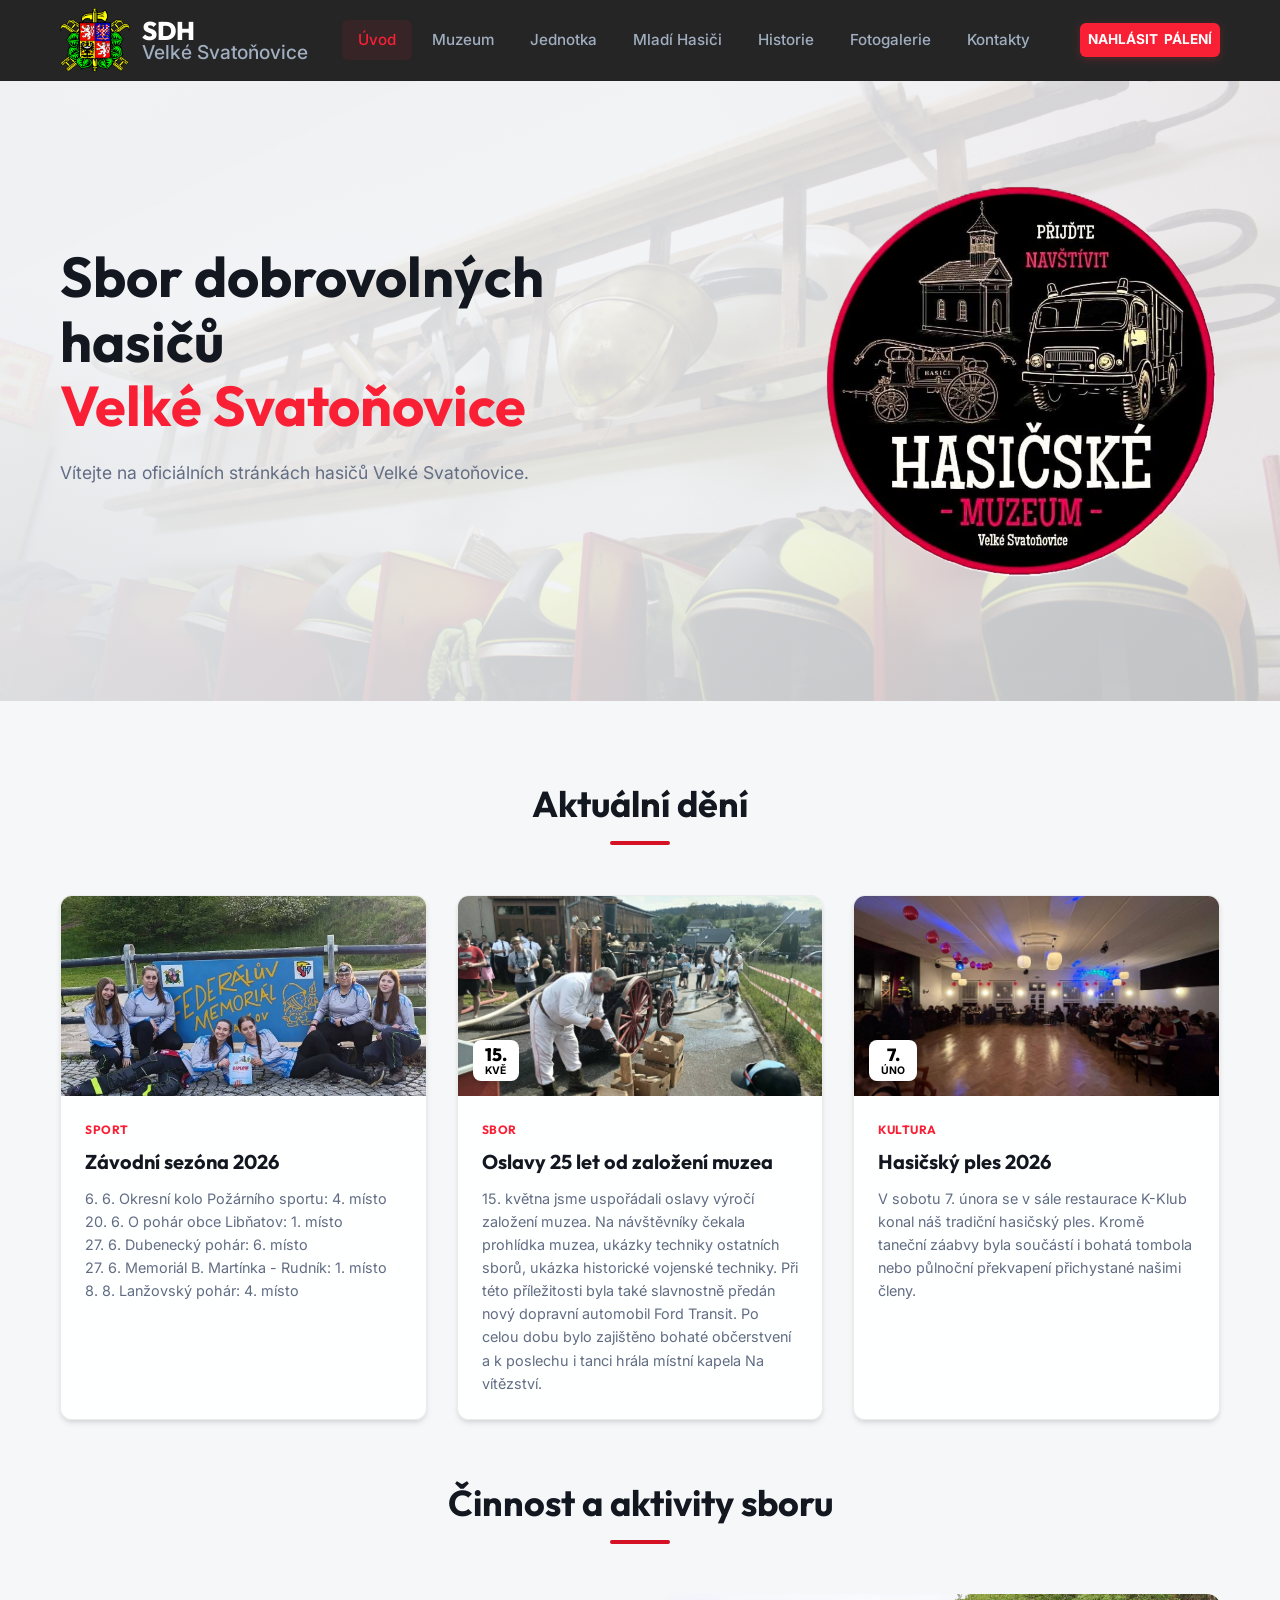
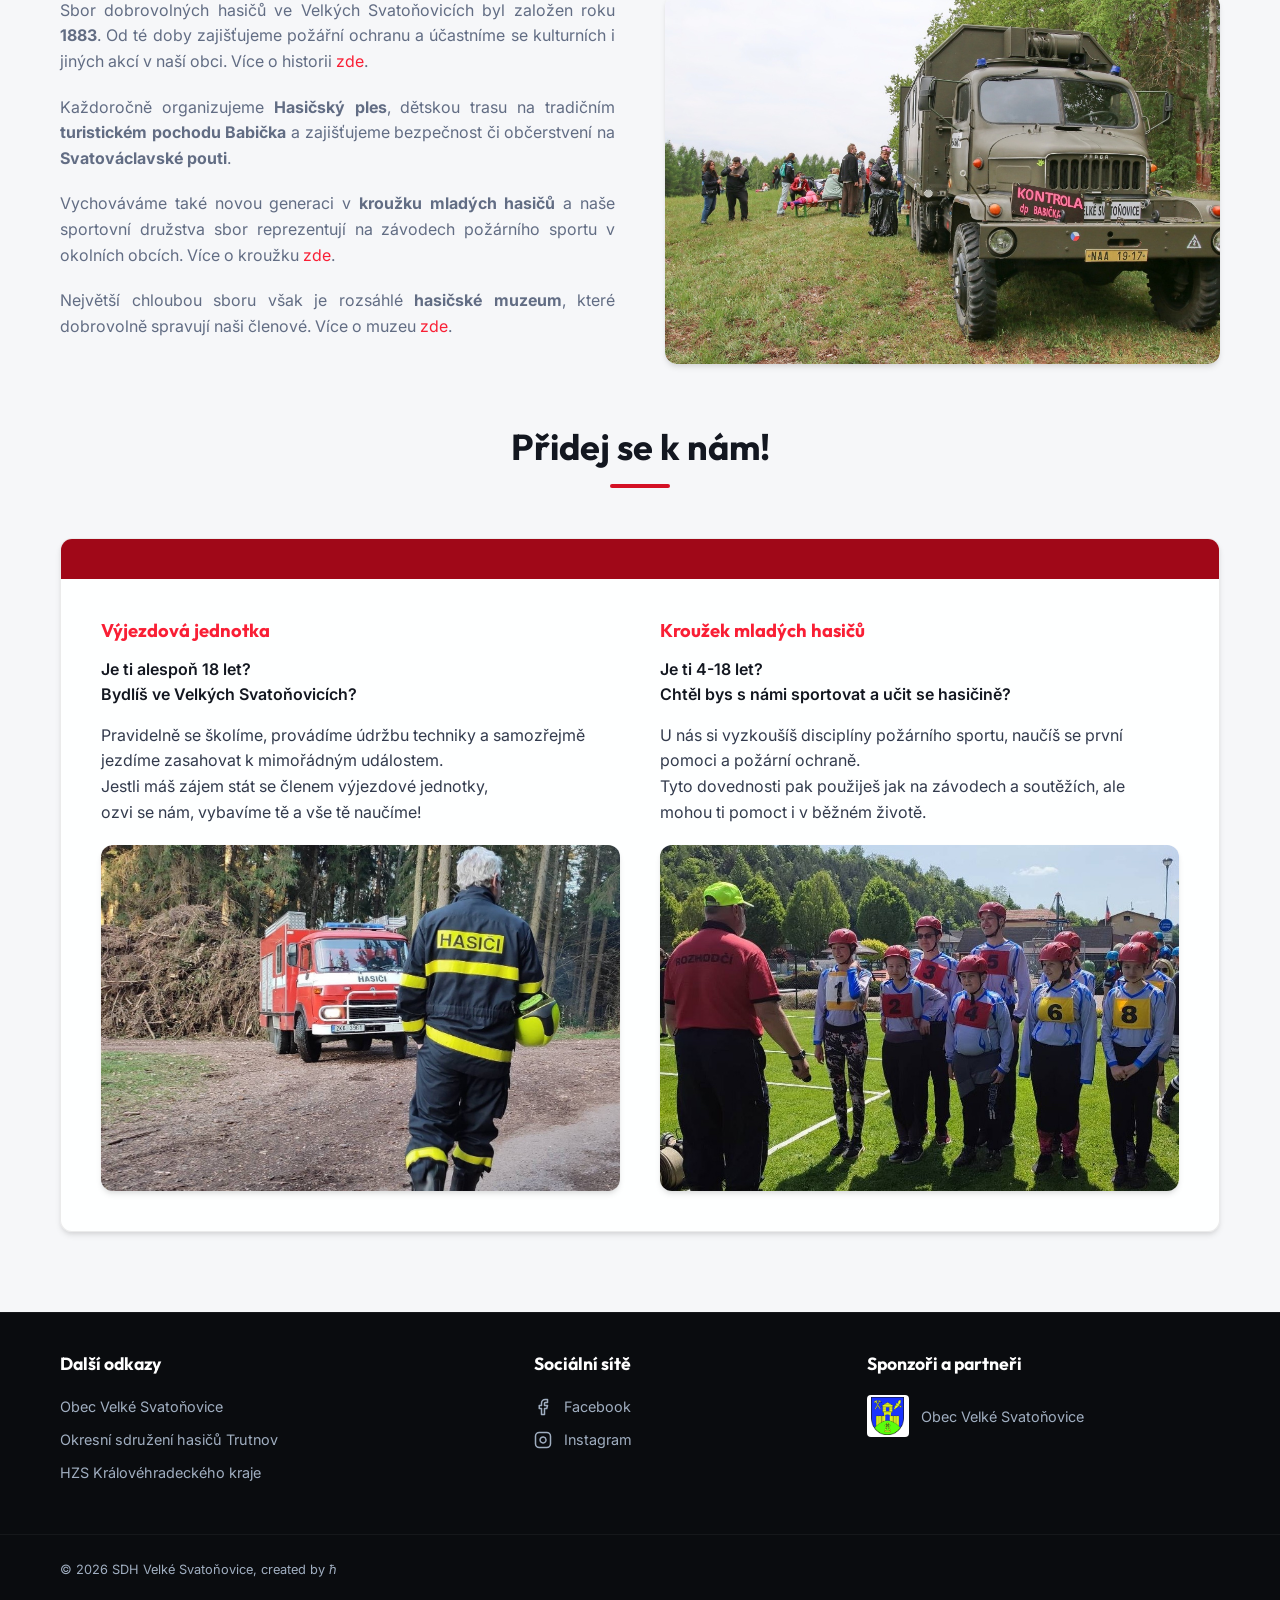
==== commit db578379: "header" ====
--- a/styles.css
+++ b/styles.css
@@ -156,11 +156,13 @@
     font-size: 1.2rem;
     color: #a0aec0;
     font-weight: 500;
+    line-height: 1;
 }
 
 .main-nav ul {
     display: flex;
     gap: 4px;
+    align-items: center;
 }
 
 .nav-link-foto {
@@ -170,6 +172,7 @@
     padding: 8px 16px;
     border-radius: var(--border-radius-sm);
     transition: var(--transition-smooth);
+    display: flex;
 }
 
 .nav-link-foto:hover {
@@ -184,6 +187,7 @@
     padding: 8px 16px;
     border-radius: var(--border-radius-sm);
     transition: var(--transition-smooth);
+    display: flex;
 }
 
 .nav-link:hover, .nav-link.active {
@@ -195,6 +199,13 @@
     display: flex;
     align-items: center;
     gap: 12px;
+}
+
+@media (max-width: 1200px) {
+    .nav-link {
+        flex-direction: column;
+        text-align: center;
+    }
 }
 
 /* Header Fire Report Button */
@@ -978,6 +989,38 @@
     width: 150px;
     height: auto;
 }
+
+@media (max-width: 1024px) {
+    .vedouci-card {
+        flex-direction: column;
+    }
+
+    .vedouci-card h3 {
+        text-align: center;
+    }
+}
+
+@media (max-width: 768px) {
+    .vedouci-grid {
+        grid-template-columns: 1fr;
+    }
+
+    .vedouci-card {
+        flex-direction: row;
+    }
+}
+
+@media (max-width: 560px) {
+    .vedouci-card {
+        flex-direction: column;
+        overflow: hidden;
+    }
+
+    .vedouci-card h3 {
+        text-align: center;
+    }
+}
+
 
 /* --- SECTION 6: FOTOGALERIE --- */
 .album-grid {
@@ -1653,6 +1696,7 @@
     .nav-link {
         display: block;
         padding: 10px 15px;
+        text-align: center;
     }
     
     .hero-title {
@@ -1708,11 +1752,6 @@
     .mobile-menu-toggle.active span:nth-child(3) {
         transform: rotate(-45deg) translate(7px, -7px);
     }
-
-    .vedouci-grid {
-        grid-template-columns: 1fr;
-        gap: 30px;
-    }
 }
 
 @media (max-width: 480px) {
@@ -1741,15 +1780,6 @@
     .stats-row {
         flex-direction: column;
         gap: 20px;
-    }
-
-    .vedouci-card {
-        flex-direction: column;
-        overflow: hidden;
-    }
-
-    .vedouci-card h3 {
-        text-align: center;
     }
     
     .form-card {
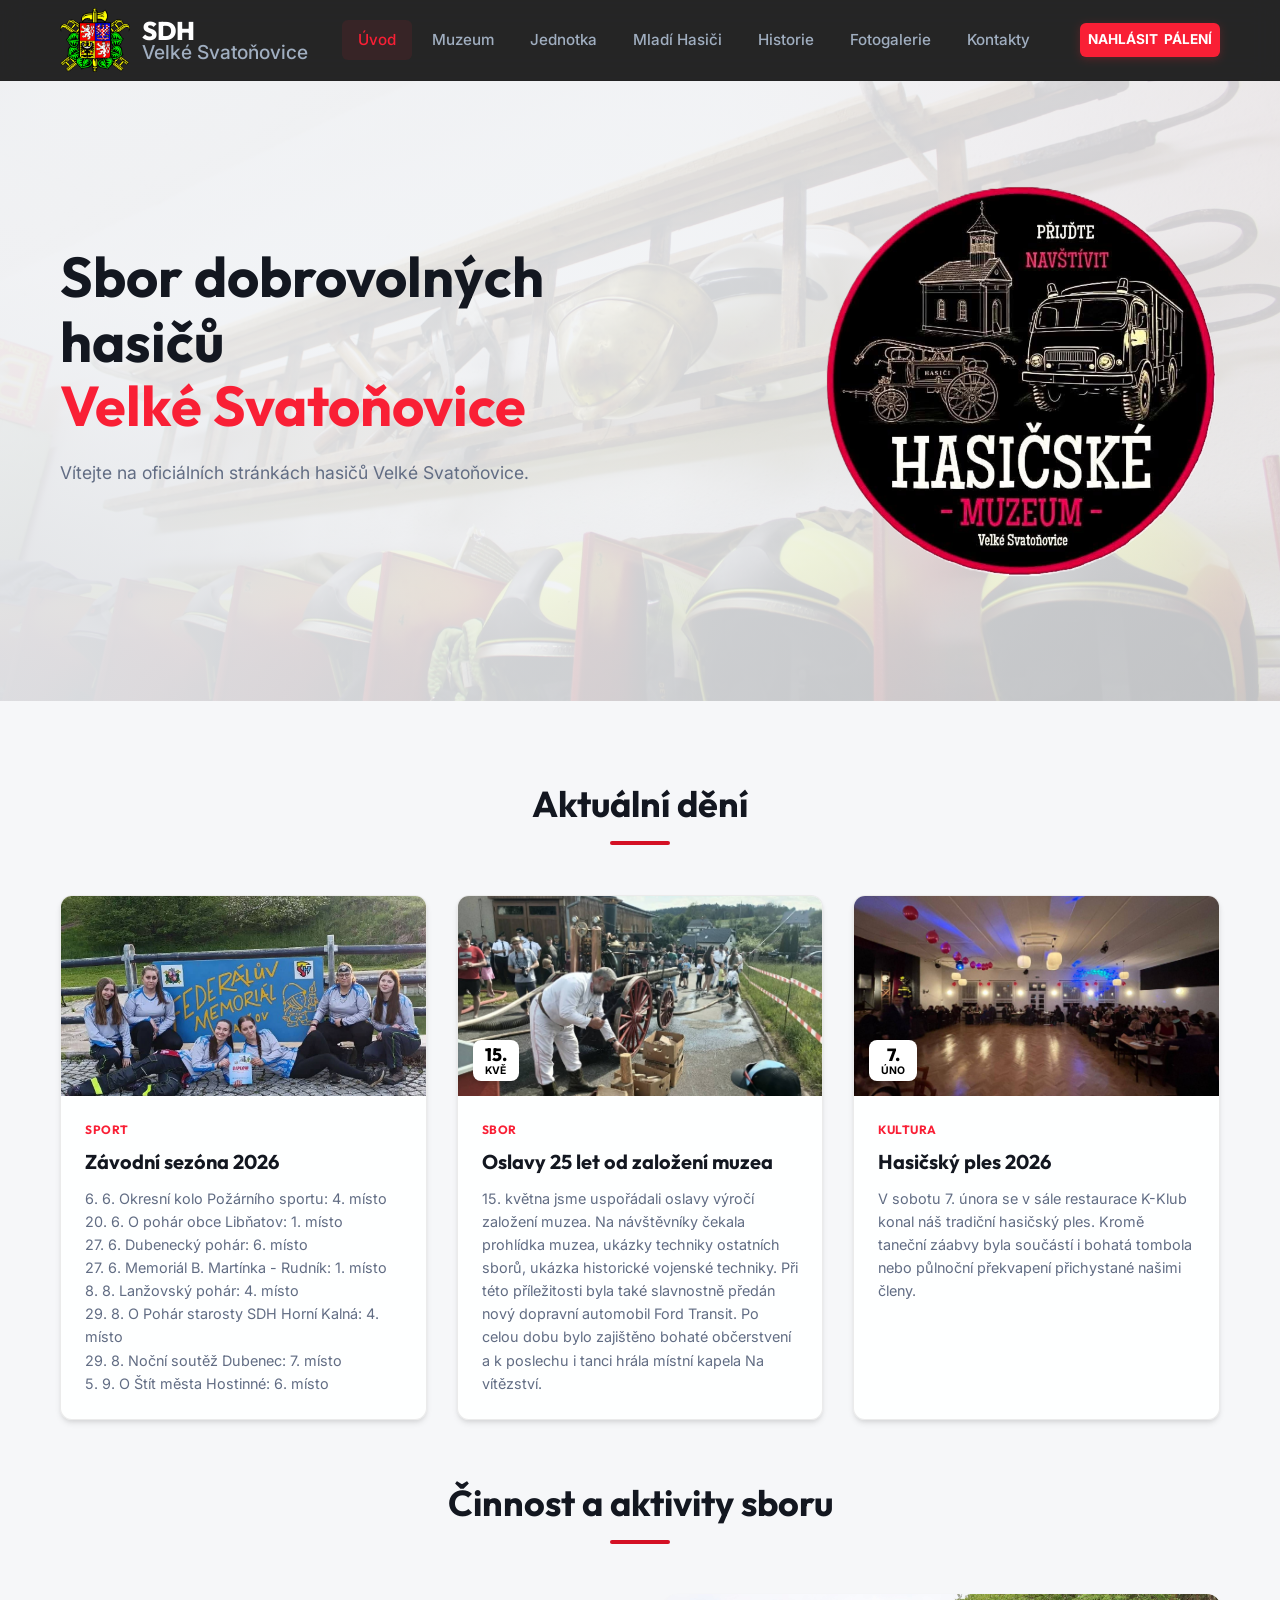
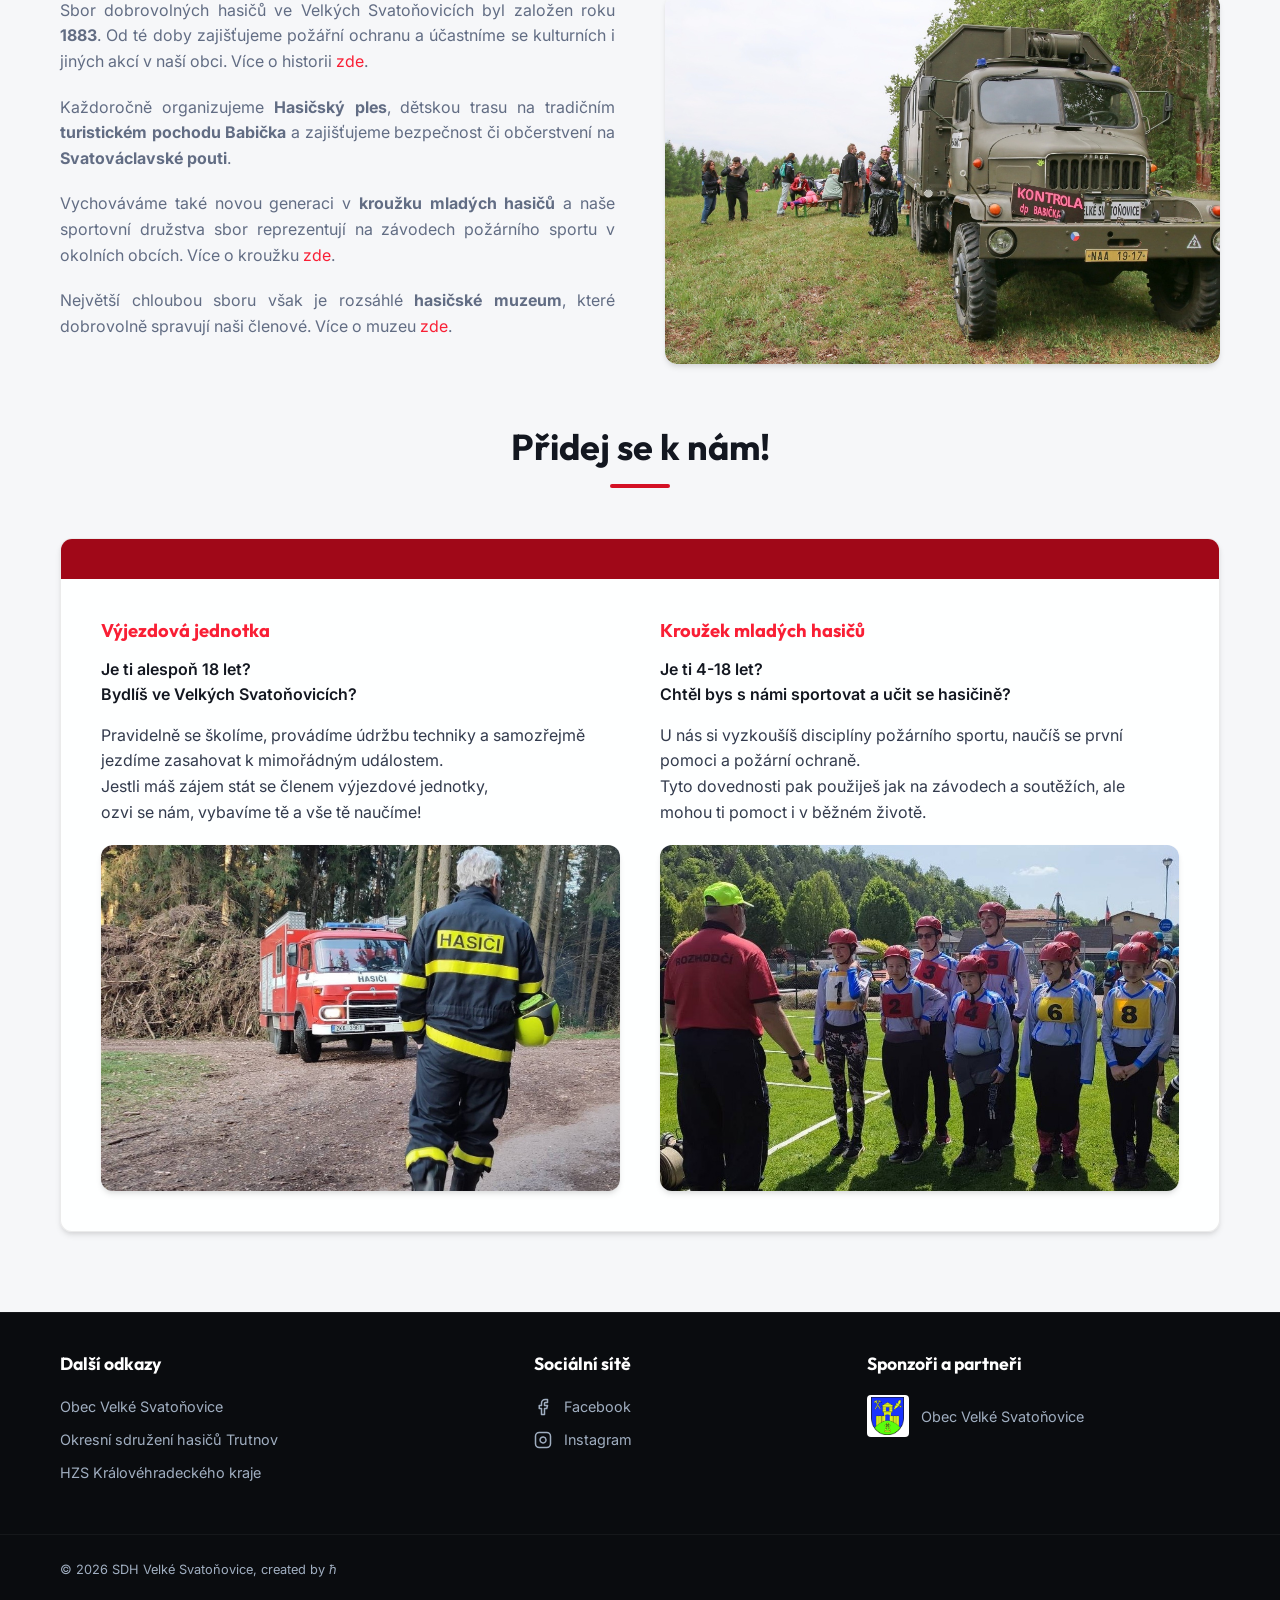
==== commit cef062c3: "ig+zavody" ====
--- a/index.html
+++ b/index.html
@@ -93,7 +93,10 @@
                                 20. 6. O pohár obce Libňatov: 1. místo<br>
                                 27. 6. Dubenecký pohár: 6. místo <br>
                                 27. 6. Memoriál B. Martínka - Rudník: 1. místo<br>
-                                8. 8. Lanžovský pohár: 4. místo</p>
+                                8. 8. Lanžovský pohár: 4. místo<br>
+                                29. 8. O Pohár starosty  SDH Horní Kalná: 4. místo<br>
+                                29. 8. Noční soutěž Dubenec: 7. místo<br>
+                                5. 9. O Štít města Hostinné: 6. místo<br>
                             </div>
                         </article>
 
@@ -918,7 +921,7 @@
                         <span>Facebook</span>
                     </a>
                     <div class="sponsors-grid">
-                        <a href="https://www.instagram.com/sdhvelsvat/" target="_blank" rel="noopener" class="sponsor-item" title="Instagram @vs_hasicky">
+                        <a href="https://www.instagram.com/sdhvelsvat/" target="_blank" rel="noopener" class="sponsor-item" title="Instagram @sdhvelsvat">
                             <svg viewBox="0 0 24 24" width="18" height="18" fill="none" stroke="currentColor" stroke-width="2"><rect x="2" y="2" width="20" height="20" rx="5" ry="5"></rect><path d="M16 11.37A4 4 0 1 1 12.63 8 4 4 0 0 1 16 11.37z"></path><line x1="17.5" y1="6.5" x2="17.51" y2="6.5"></line></svg>
                             <span>Instagram</span>
                         </a>
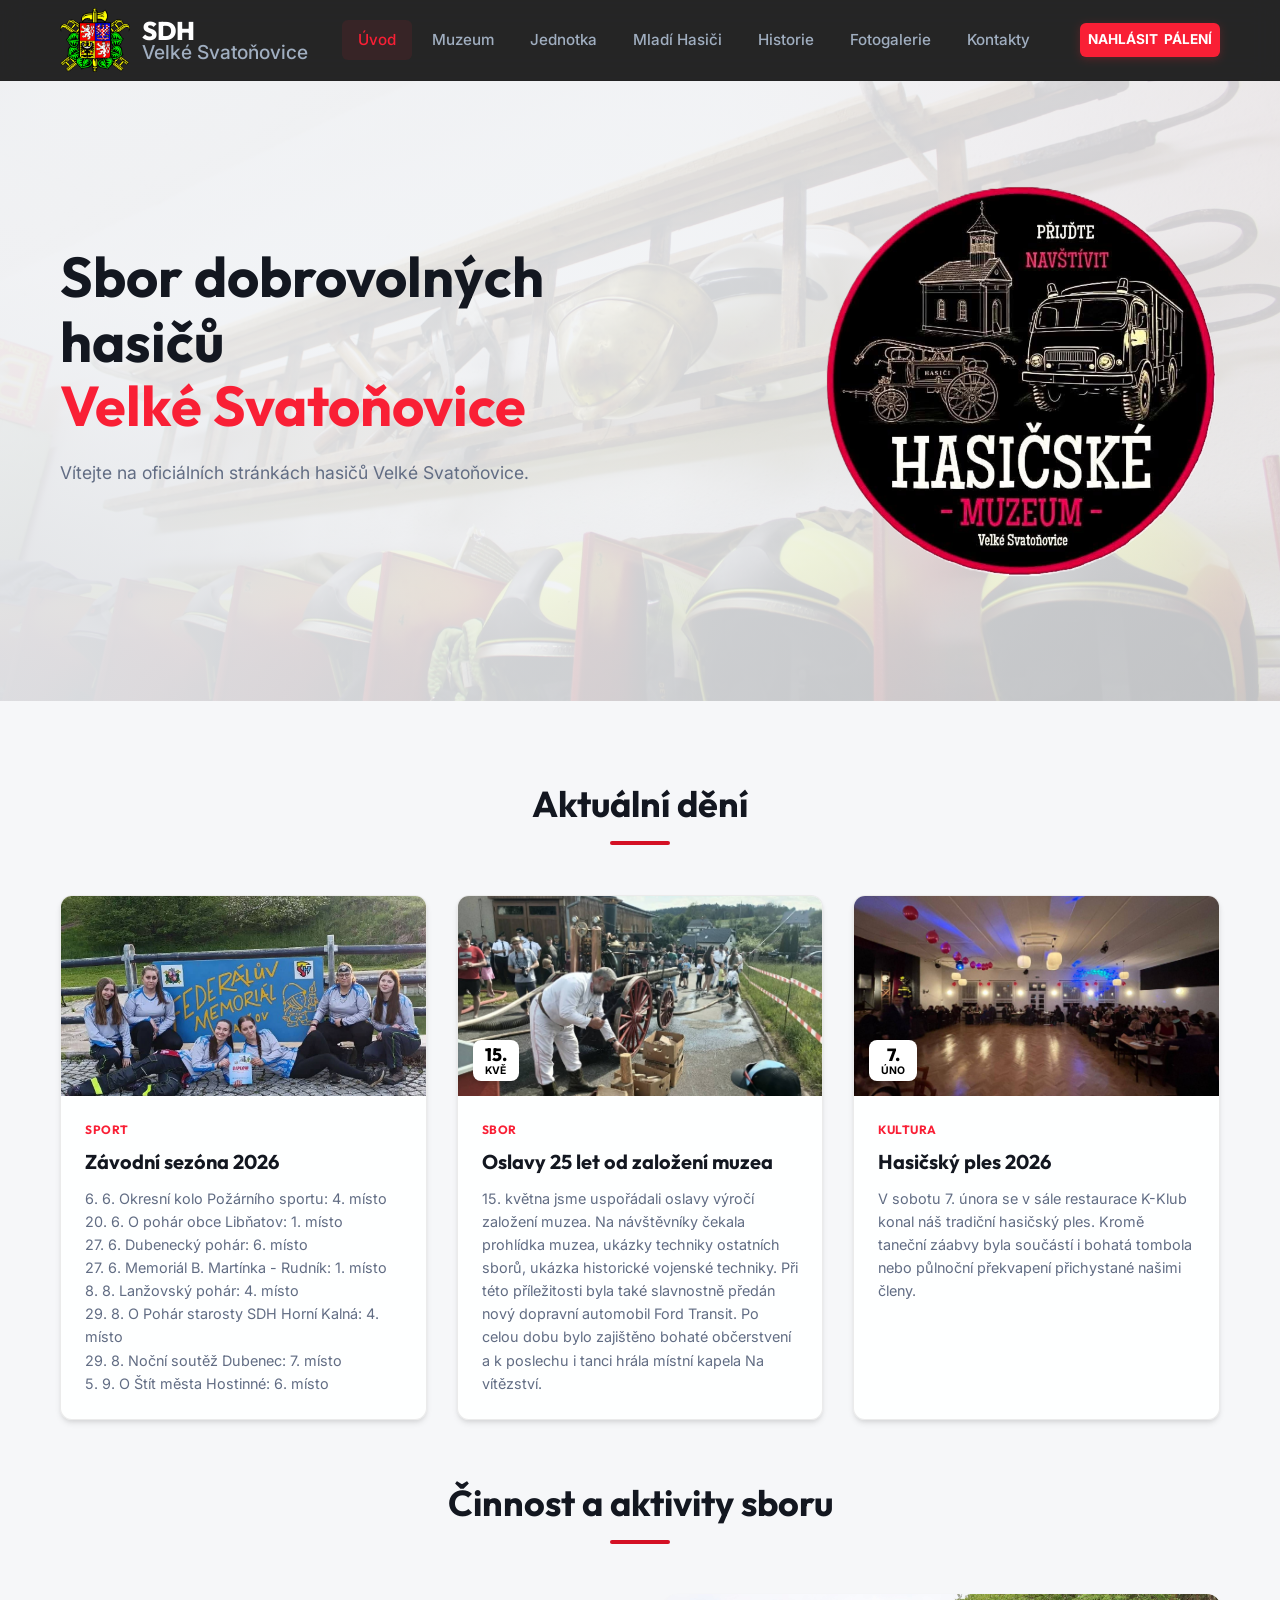
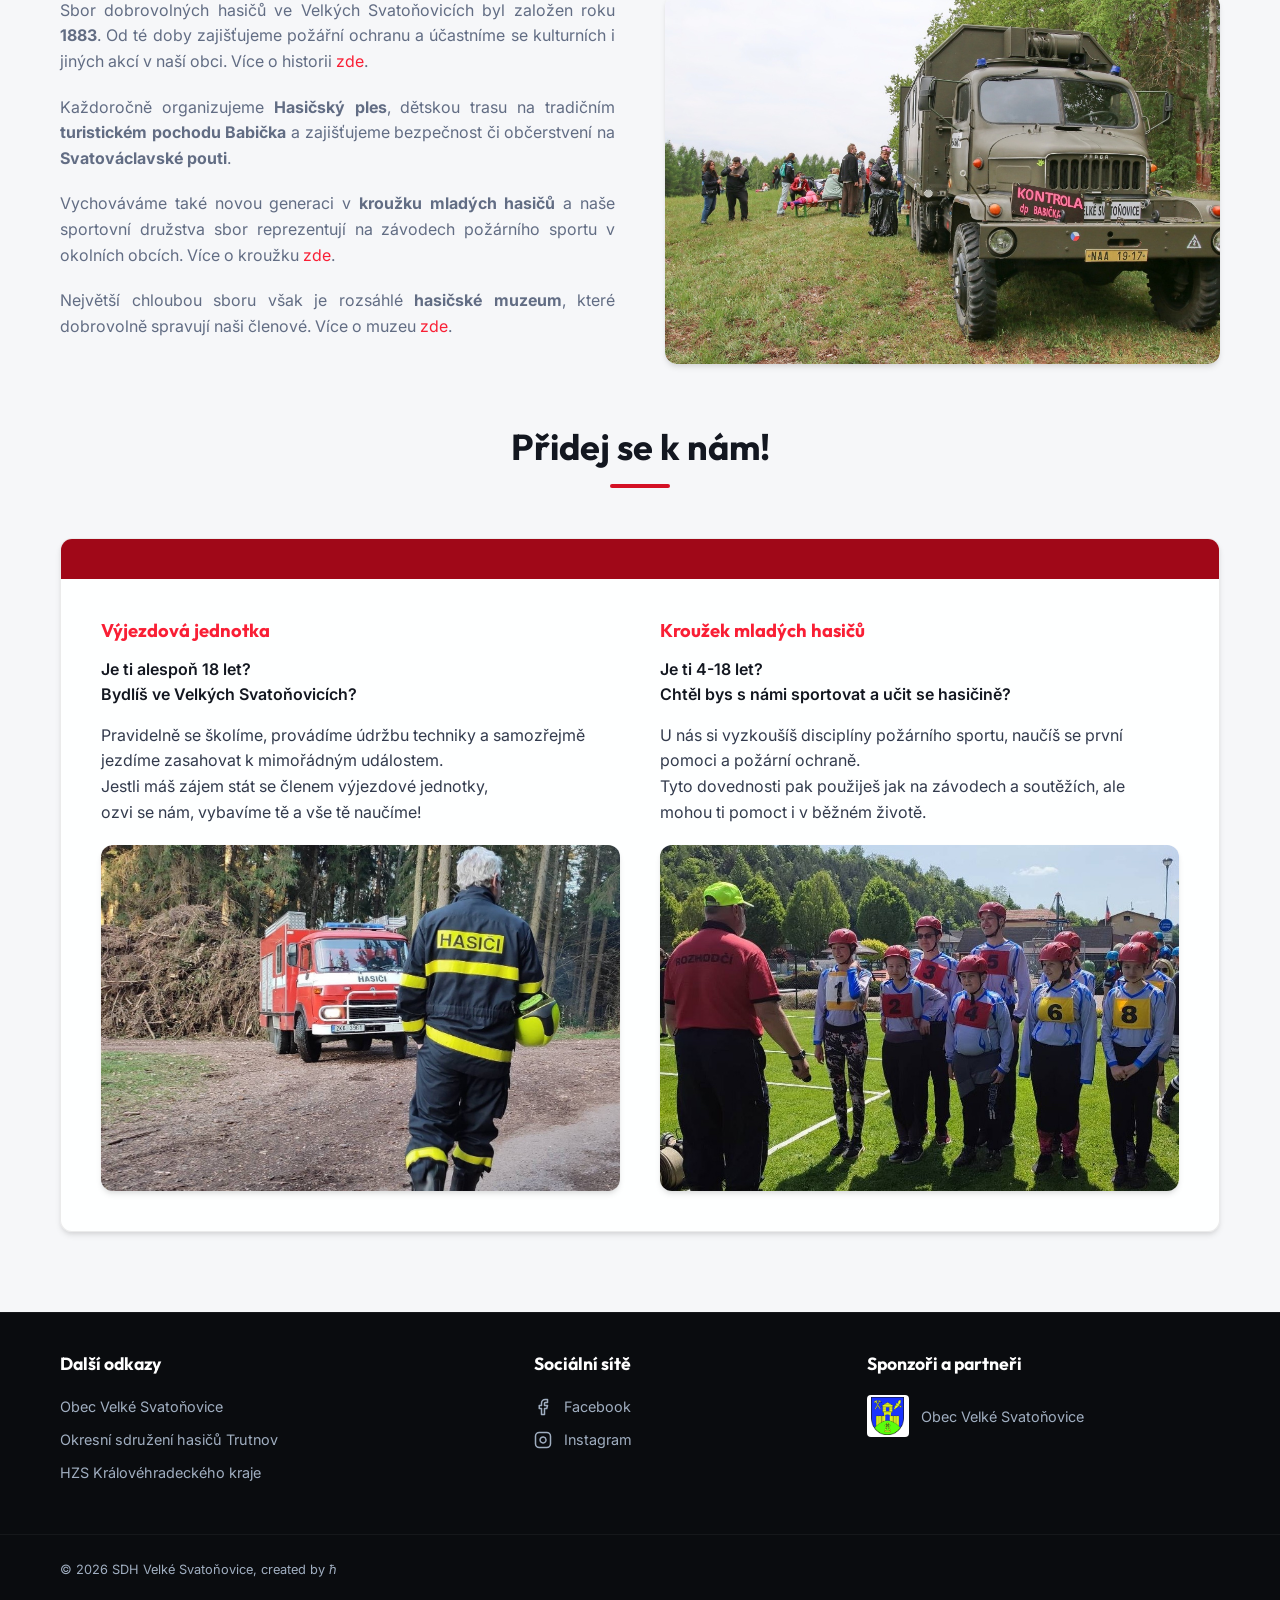
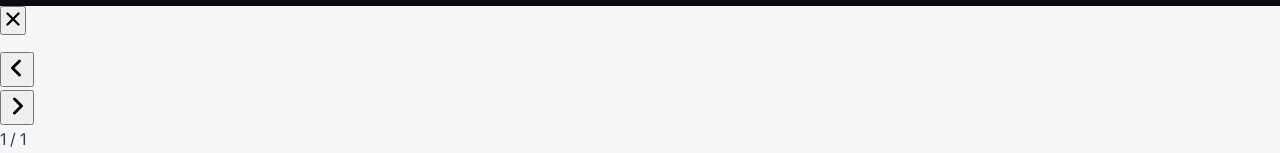
==== commit f747aff7: "cistka" ====
--- a/index.html
+++ b/index.html
@@ -741,102 +741,7 @@
                 </div>
             </section>
 
-
-
-            <!-- SECTION 6: Fotogalerie
-            <section id="page-galerie" class="page-content">
-                <div class="container">
-                    <div class="section-header">
-                        <h2>Fotogalerie</h2>
-                        <div class="section-divider"></div>
-                    </div>
-
-                    Album Grid
-                    <div class="album-grid" id="album-grid">
-
-                        Album: Sezona 2026
-                        <div class="album-card" data-album="sezona_26">
-                            <div class="album-cover">
-                                <img src="assets/sezona_26/marsov_26.jpg" alt="Sezóna 2026" >
-                                <div class="album-overlay">
-                                    <svg viewBox="0 0 24 24" width="36" height="36" fill="none" stroke="#fff" stroke-width="1.5"><rect x="3" y="3" width="18" height="18" rx="2"/><circle cx="8.5" cy="8.5" r="1.5"/><polyline points="21 15 16 10 5 21"/></svg>
-                                </div>
-                            </div>
-                            <div class="album-info">
-                                <span class="album-title">Závodní sezóna 2026</span>
-                            </div>
-                        </div>
-
-                        Album: Oslavy muzea
-                        <div class="album-card" data-album="muzeum">
-                            <div class="album-cover">
-                                <img src="assets/oslavy_muzeum/oslavy_muzeum.jpg" alt="Oslavy 25 let muzea">
-                                <div class="album-overlay">
-                                    <svg viewBox="0 0 24 24" width="36" height="36" fill="none" stroke="#fff" stroke-width="1.5"><rect x="3" y="3" width="18" height="18" rx="2"/><circle cx="8.5" cy="8.5" r="1.5"/><polyline points="21 15 16 10 5 21"/></svg>
-                                </div>
-                            </div>
-                            <div class="album-info">
-                                <span class="album-title">Oslavy 25 let muzea</span>
-                            </div>
-                        </div>
-
-                        Album: Hasicsky ples
-                        <div class="album-card" data-album="ples">
-                            <div class="album-cover">
-                                <img src="assets/ples_26/ples.jpg" alt="Hasičský ples 2026">
-                                <div class="album-overlay">
-                                    <svg viewBox="0 0 24 24" width="36" height="36" fill="none" stroke="#fff" stroke-width="1.5"><rect x="3" y="3" width="18" height="18" rx="2"/><circle cx="8.5" cy="8.5" r="1.5"/><polyline points="21 15 16 10 5 21"/></svg>
-                                </div>
-                            </div>
-                            <div class="album-info">
-                                <span class="album-title">Hasičský ples 2026</span>
-                            </div>
-                        </div>
-
-                        Album: Krouzek
-                        <div class="album-card" data-album="krouzek">
-                            <div class="album-cover">
-                                <img src="assets/krouzek/deti.jpg" alt="Mladi hasici na zavodech">
-                                <div class="album-overlay">
-                                    <svg viewBox="0 0 24 24" width="36" height="36" fill="none" stroke="#fff" stroke-width="1.5"><rect x="3" y="3" width="18" height="18" rx="2"/><circle cx="8.5" cy="8.5" r="1.5"/><polyline points="21 15 16 10 5 21"/></svg>
-                                </div>
-                            </div>
-                            <div class="album-info">
-                                <span class="album-title">Kroužek mladých hasičů</span>
-                            </div>
-                        </div>
-
-                        Album: Technika
-                        <div class="album-card" data-album="technika">
-                            <div class="album-cover">
-                                <img src="assets/technika/da_ford.jpg" alt="Technika sboru">
-                                <div class="album-overlay">
-                                    <svg viewBox="0 0 24 24" width="36" height="36" fill="none" stroke="#fff" stroke-width="1.5"><rect x="3" y="3" width="18" height="18" rx="2"/><circle cx="8.5" cy="8.5" r="1.5"/><polyline points="21 15 16 10 5 21"/></svg>
-                                </div>
-                            </div>
-                            <div class="album-info">
-                                <span class="album-title">Technika sboru</span>
-                            </div>
-                        </div>
-
-                        Album: Historie
-                        <div class="album-card" data-album="historie">
-                            <div class="album-cover">
-                                <img src="assets/historie/historie1.jpg" alt="Historie" >
-                                <div class="album-overlay">
-                                    <svg viewBox="0 0 24 24" width="36" height="36" fill="none" stroke="#fff" stroke-width="1.5"><rect x="3" y="3" width="18" height="18" rx="2"/><circle cx="8.5" cy="8.5" r="1.5"/><polyline points="21 15 16 10 5 21"/></svg>
-                                </div>
-                            </div>
-                            <div class="album-info">
-                                <span class="album-title">Momenty z historie</span>
-                            </div>
-                        </div>
-
-                    </div>
-                </div>
-            </section>-->
-
-            <!-- SECTION 7: Kontakty -->
+            <!-- SECTION 6: Kontakty -->
             <section id="page-kontakt" class="page-content">
                 <div class="container">
                     <div class="section-header">
--- a/styles.css
+++ b/styles.css
@@ -1021,241 +1021,7 @@
     }
 }
 
-
-/* --- SECTION 6: FOTOGALERIE --- */
-.album-grid {
-    display: grid;
-    grid-template-columns: repeat(auto-fill, minmax(260px, 1fr));
-    gap: 28px;
-}
-
-.album-card {
-    border-radius: var(--border-radius-md);
-    overflow: hidden;
-    background-color: var(--color-card);
-    border: 1px solid var(--color-card-border);
-    box-shadow: var(--shadow-sm);
-    cursor: pointer;
-    transition: var(--transition-smooth);
-}
-
-.album-card:hover {
-    transform: translateY(-6px);
-    box-shadow: var(--shadow-md);
-    border-color: rgba(214, 34, 41, 0.3);
-}
-
-.album-cover {
-    position: relative;
-    height: 220px;
-    overflow: hidden;
-}
-
-.album-cover img {
-    width: 100%;
-    height: 100%;
-    object-fit: cover;
-    transition: transform 0.4s ease;
-}
-
-.album-card:hover .album-cover img {
-    transform: scale(1.07);
-}
-
-.album-overlay {
-    position: absolute;
-    inset: 0;
-    background: rgba(0, 0, 0, 0.35);
-    display: flex;
-    align-items: center;
-    justify-content: center;
-    opacity: 0;
-    transition: opacity 0.3s ease;
-}
-
-.album-card:hover .album-overlay {
-    opacity: 1;
-}
-
-.album-info {
-    padding: 16px 18px;
-    display: flex;
-    flex-direction: column;
-    gap: 4px;
-}
-
-.album-title {
-    font-family: var(--font-heading);
-    font-weight: 700;
-    font-size: 1rem;
-    color: var(--color-text-bold);
-}
-
-/* --- ALBUM LIGHTBOX  --- */
-.album-lightbox {
-    display: none;
-    position: fixed;
-    top: 0;
-    left: 0;
-    right: 0;
-    bottom: 0;
-    width: 100vw;
-    height: 100vh;
-    z-index: 999999;
-    background: rgba(6, 8, 12, 0.98);
-    backdrop-filter: blur(12px);
-    -webkit-backdrop-filter: blur(12px);
-    align-items: center;
-    justify-content: center;
-    padding: 16px;
-    box-sizing: border-box;
-}
-
-.album-lightbox.active {
-    display: flex;
-}
-
-.album-lightbox-inner {
-    position: relative;
-    width: 100%;
-    max-width: 1200px;
-    height: 100%;
-    max-height: 96vh;
-    display: flex;
-    flex-direction: column;
-    align-items: center;
-    justify-content: space-between;
-    gap: 10px;
-    animation: lb-in 0.25s ease;
-}
-
-@keyframes lb-in {
-    from { opacity: 0; transform: scale(0.97); }
-    to   { opacity: 1; transform: scale(1); }
-}
-
-.album-lb-close {
-    background: rgba(255, 255, 255, 0.15);
-    border: 1px solid rgba(255, 255, 255, 0.25);
-    color: #ffffff;
-    position: absolute;
-    top: -4px;
-    right: 0;
-    width: 44px;
-    height: 44px;
-    border-radius: 50%;
-    cursor: pointer;
-    display: flex;
-    align-items: center;
-    justify-content: center;
-    transition: background 0.2s, transform 0.2s;
-    z-index: 100;
-    box-shadow: 0 4px 14px rgba(0, 0, 0, 0.6);
-    padding: 0;
-}
-
-.album-lb-close svg {
-    display: block;
-}
-
-.album-lb-close:hover {
-    color: var(--color-primary);
-}
-
-.album-lb-title {
-    color: #ffffff;
-    font-family: var(--font-heading);
-    font-size: 1.25rem;
-    font-weight: 700;
-    text-align: center;
-    margin: 0;
-    text-shadow: 0 2px 6px rgba(0, 0, 0, 0.8);
-}
-
-.album-lb-stage {
-    display: flex;
-    align-items: center;
-    justify-content: center;
-    gap: 16px;
-    width: 100%;
-    flex: 1;
-    min-height: 0;
-}
-
-.album-lb-img-wrap {
-    flex: 1;
-    height: 100%;
-    max-height: 74vh;
-    display: flex;
-    align-items: center;
-    justify-content: center;
-    overflow: hidden;
-    border-radius: var(--border-radius-md);
-}
-
-.album-lb-img-wrap img {
-    max-width: 100%;
-    max-height: 74vh;
-    width: auto;
-    height: auto;
-    object-fit: contain;
-    display: block;
-    box-shadow: 0 12px 36px rgba(0, 0, 0, 0.8);
-}
-
-.album-lb-arrow {
-    background: rgba(255, 255, 255, 0.15);
-    border: 1px solid rgba(255, 255, 255, 0.25);
-    color: #ffffff;
-    width: 52px;
-    height: 52px;
-    border-radius: 50%;
-    cursor: pointer;
-    display: flex;
-    align-items: center;
-    justify-content: center;
-    flex-shrink: 0;
-    transition: background 0.2s, transform 0.2s;
-    user-select: none;
-    backdrop-filter: blur(4px);
-    padding: 0;
-}
-
-.album-lb-arrow svg {
-    display: block;
-}
-
-.album-lb-arrow:hover {
-    color: var(--color-primary);
-}
-
-.album-lb-counter {
-    color: rgba(255, 255, 255, 0.85);
-    font-size: 0.9rem;
-    text-align: center;
-    max-width: 90%;
-    overflow: hidden;
-    text-overflow: ellipsis;
-    white-space: nowrap;
-}
-
-@media (max-width: 768px) {
-    .album-lb-arrow {
-        width: 42px;
-        height: 42px;
-        font-size: 2rem;
-    }
-    .album-lb-img-wrap img {
-        max-height: 68vh;
-    }
-    .album-lb-thumb {
-        width: 48px;
-        height: 34px;
-    }
-}
-
-
-/* --- SECTION 7: KONTAKTY ---*/
+/* --- SECTION 6: KONTAKTY ---*/
 
 .contact-grid {
     display: grid;
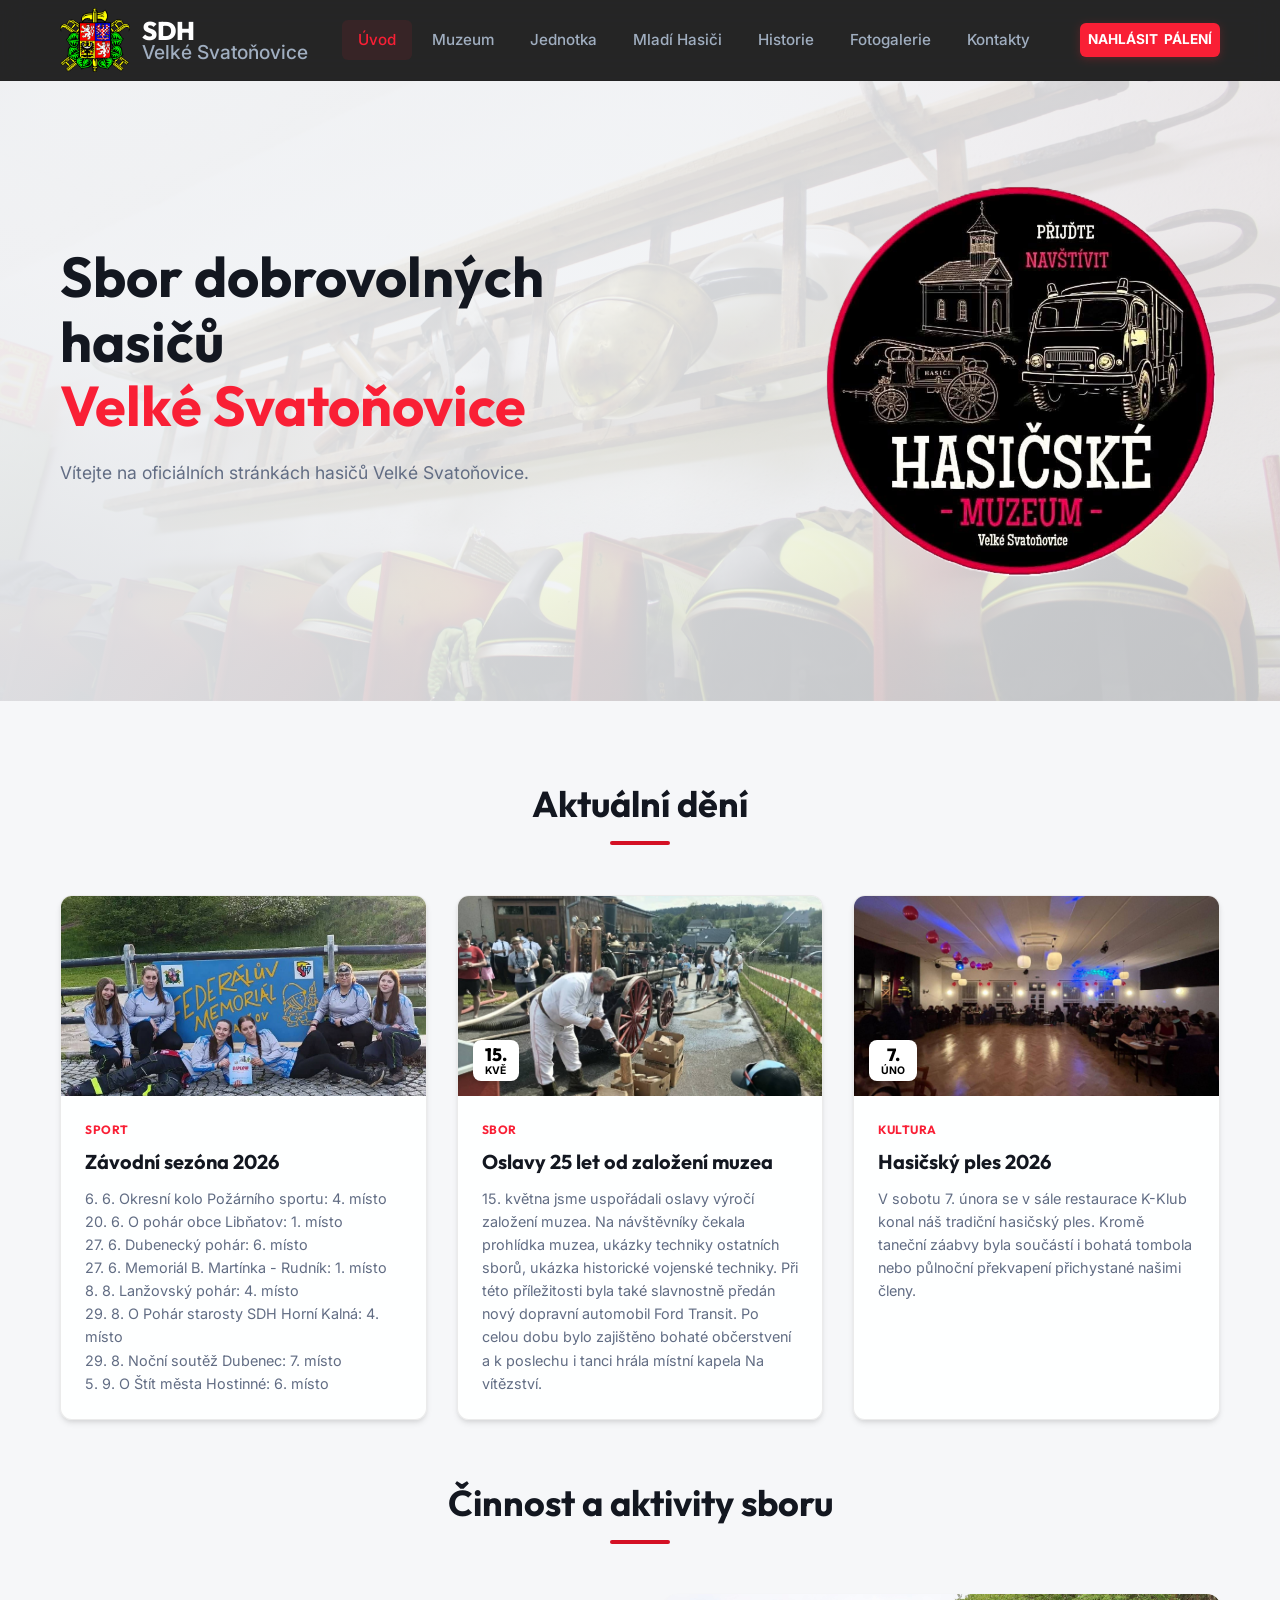
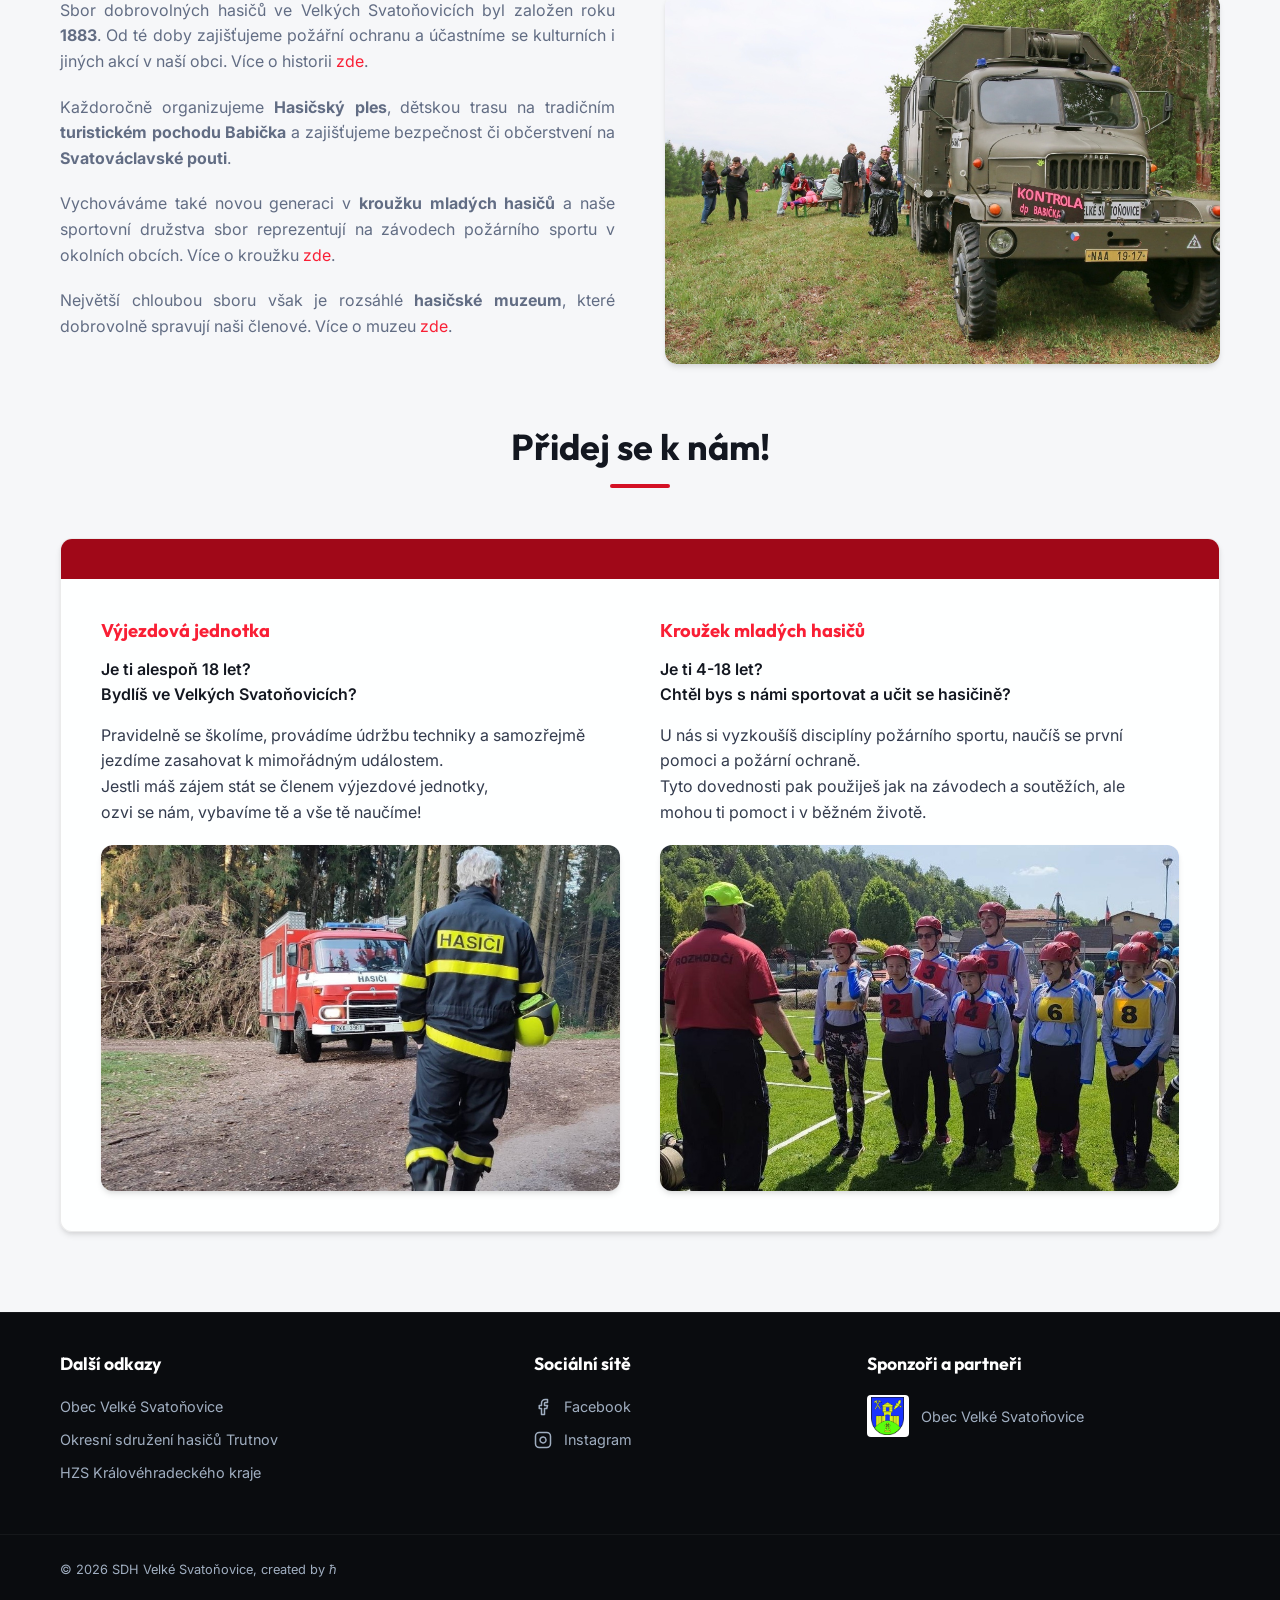
==== commit 13dd6e4f: "footer" ====
--- a/index.html
+++ b/index.html
@@ -854,28 +854,6 @@
         </div>
     </footer>
 
-    <!-- Album Lightbox -->
-    <div id="album-lightbox" class="album-lightbox" role="dialog" aria-modal="true">
-        <div class="album-lightbox-inner">
-            <button class="album-lb-close" id="album-lb-close" aria-label="Zavřít">
-                <svg viewBox="0 0 24 24" width="22" height="22" fill="none" stroke="currentColor" stroke-width="2.5" stroke-linecap="round" stroke-linejoin="round"><line x1="18" y1="6" x2="6" y2="18"></line><line x1="6" y1="6" x2="18" y2="18"></line></svg>
-            </button>
-            <h3 class="album-lb-title" id="album-lb-title"></h3>
-            <div class="album-lb-stage">
-                <button class="album-lb-arrow album-lb-prev" id="album-lb-prev" aria-label="Předchozí">
-                    <svg viewBox="0 0 24 24" width="28" height="28" fill="none" stroke="currentColor" stroke-width="2.5" stroke-linecap="round" stroke-linejoin="round" style="margin-right: 2px;"><polyline points="15 18 9 12 15 6"></polyline></svg>
-                </button>
-                <div class="album-lb-img-wrap">
-                    <img id="album-lb-img" src="" alt="">
-                </div>
-                <button class="album-lb-arrow album-lb-next" id="album-lb-next" aria-label="Další">
-                    <svg viewBox="0 0 24 24" width="28" height="28" fill="none" stroke="currentColor" stroke-width="2.5" stroke-linecap="round" stroke-linejoin="round" style="margin-left: 2px;"><polyline points="9 18 15 12 9 6"></polyline></svg>
-                </button>
-            </div>
-            <div class="album-lb-counter" id="album-lb-counter">1 / 1</div>
-        </div>
-    </div>
-
     <script src="app.js"></script>
 </body>
 </html>
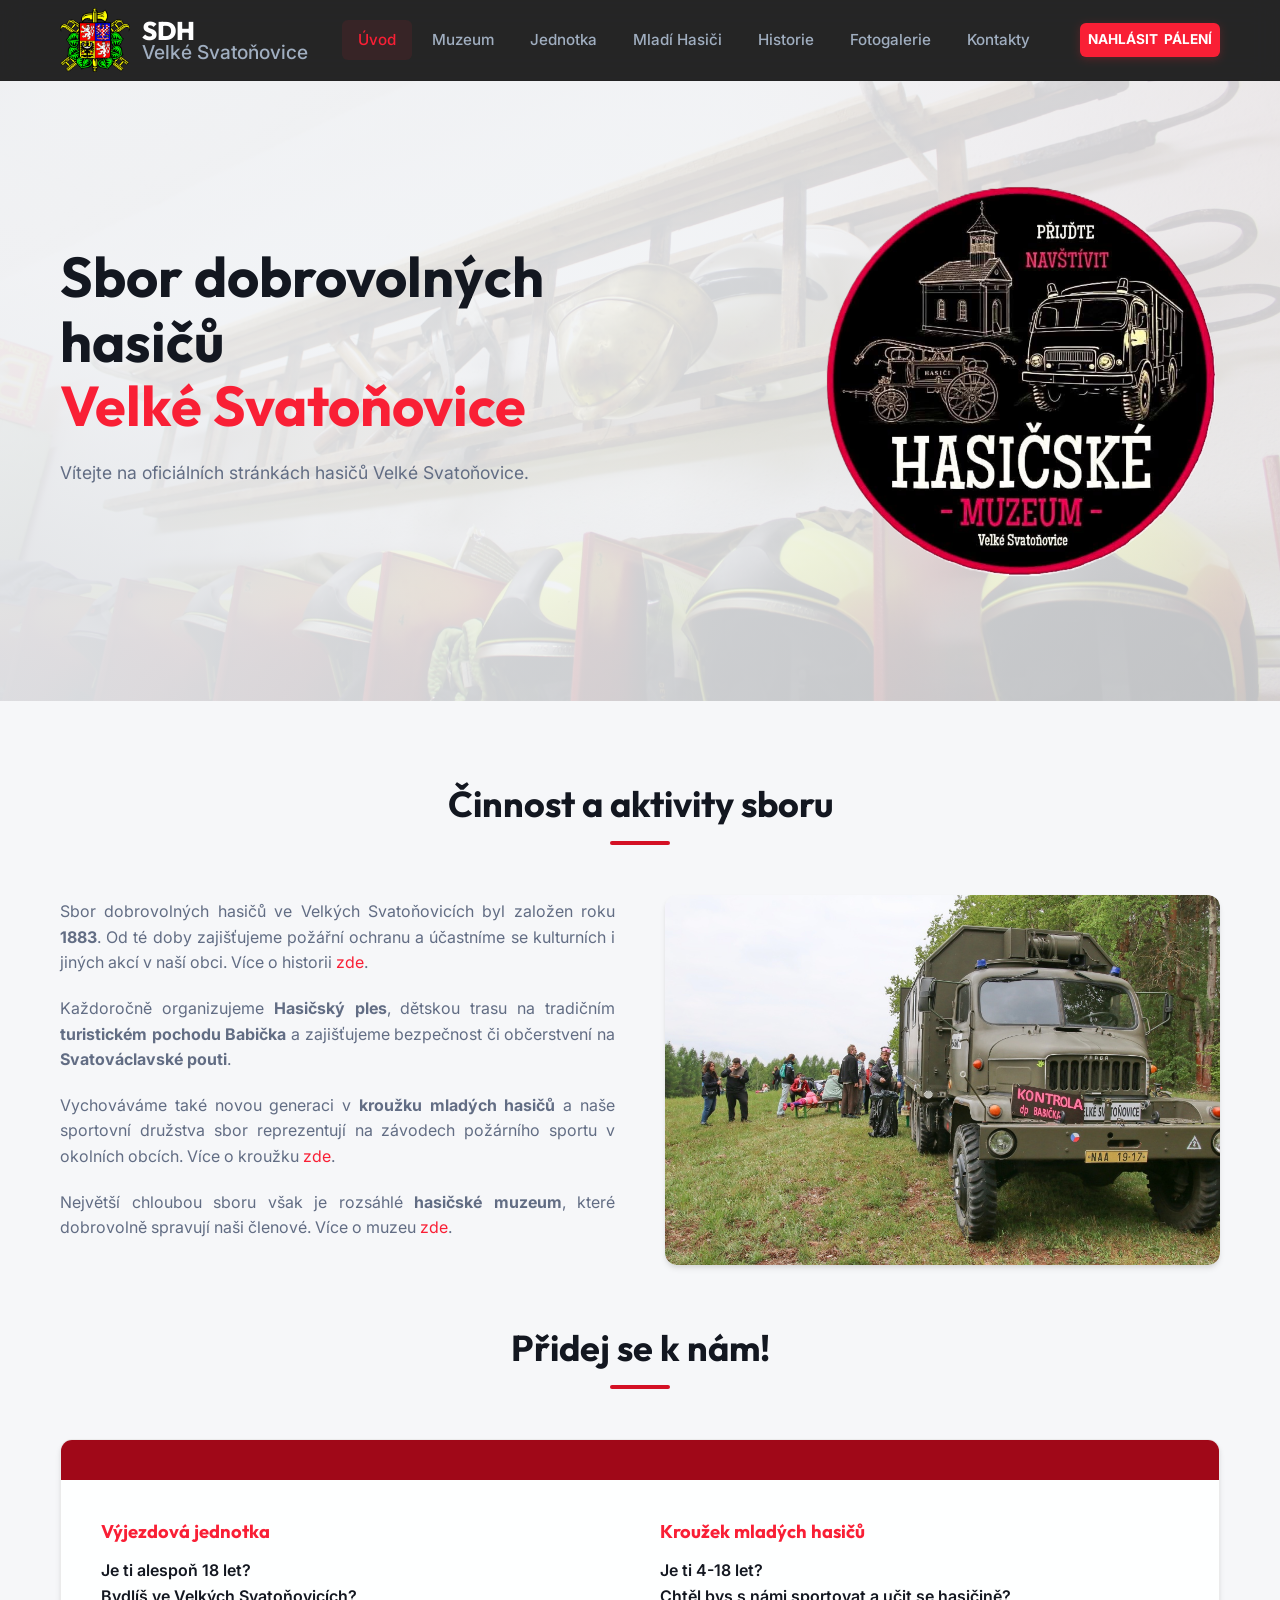
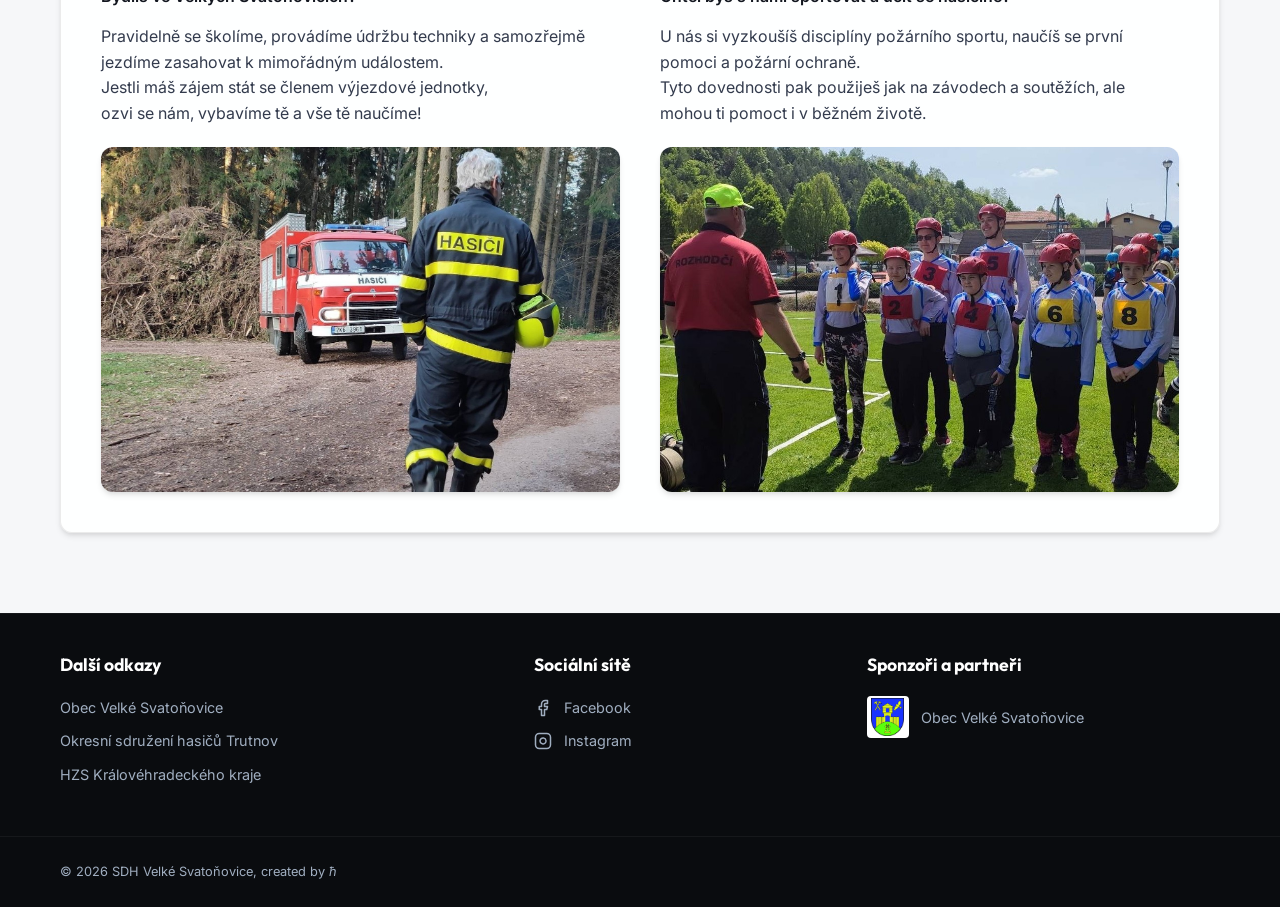
==== commit 0c81a371: "aktuality" ====
--- a/index.html
+++ b/index.html
@@ -69,22 +69,22 @@
             
             <!-- SECTION 1: Úvod -->
             <section id="page-uvod" class="page-content active">
-                <div class="container">
-                    <!-- Subsection: Aktuality -->
+                <!--<div class="container">-->
+                     <!--Subsection: Aktuality
                     <div class="section-header">
                         <h2>Aktuální dění</h2>
                         <div class="section-divider"></div>
-                    </div>
-
-                    <div class="news-grid">
-                        <!-- News Card  -->
+                    </div>-->
+
+                    <!--div class="news-grid">-->
+                        <!-- News Card
                         <article class="news-card">
                             <div class="news-img-wrapper">
                                 <img src="assets/sezona_26/marsov_26.jpg" alt="Družstvo žen - noční závody Rudník">
-                                <!--<div class="news-date">
+                                <div class="news-date">
                                     <span class="day">27.</span>
                                     <span class="month">Čvn</span>
-                                </div>-->
+                                </div>
                             </div>
                             <div class="news-info">
                                 <span class="news-tag">Sport</span>
@@ -98,9 +98,9 @@
                                 29. 8. Noční soutěž Dubenec: 7. místo<br>
                                 5. 9. O Štít města Hostinné: 6. místo<br>
                             </div>
-                        </article>
-
-                        <!-- News Card  -->
+                        </article>-->
+
+                         <!--News Card
                         <article class="news-card">
                             <div class="news-img-wrapper">
                                 <img src="assets/oslavy_muzeum/oslavy_muzeum.jpg" alt="Oslavy 25 let založení muzea">
@@ -114,9 +114,9 @@
                                 <h3 class="news-title">Oslavy 25 let od založení muzea</h3>
                                 <p class="news-summary">15. května jsme uspořádali oslavy výročí založení muzea. Na návštěvníky čekala prohlídka muzea, ukázky techniky ostatních sborů, ukázka historické vojenské techniky. Při této příležitosti byla také slavnostně předán nový dopravní automobil Ford Transit. Po celou dobu bylo zajištěno bohaté občerstvení a k poslechu i tanci hrála místní kapela Na vítězství.</p>
                             </div>
-                        </article>
-
-                        <!-- News Card -->
+                        </article>-->
+
+                        <!-- News Card
                         <article class="news-card">
                             <div class="news-img-wrapper">
                                 <img src="assets/ples_26/ples2.jpg" alt="Hasičský ples 2026">
@@ -130,51 +130,62 @@
                                 <h3 class="news-title">Hasičský ples 2026</h3>
                                 <p class="news-summary">V sobotu 7. února se v sále restaurace K-Klub konal náš tradiční hasičský ples. Kromě taneční záabvy byla součástí i bohatá tombola nebo půlnoční překvapení přichystané našimi členy.</p>
                             </div>
-                        </article>
-                    </div>
+                        </article>-->
+                    <!--</div>-->
 
                     <!-- Subsection: Cinnost sboru -->
-                    <div class="section-header">
-                        <h2>Činnost a aktivity sboru</h2>
-                        <div class="section-divider"></div>
-                    </div>
-
-                    <div class="block-showcase">
-                        <div class="block-info-box">
-                            <p>Sbor dobrovolných hasičů ve Velkých Svatoňovicích byl založen roku <strong>1883</strong>. Od té doby zajišťujeme požářní ochranu a účastníme se kulturních i jiných akcí v naší obci. Více o historii <a href="#historie">zde</a>.</p>
-                            <p>Každoročně organizujeme <strong>Hasičský ples</strong>, dětskou trasu na tradičním <strong>turistickém pochodu Babička</strong> a zajišťujeme bezpečnost či občerstvení na <strong>Svatováclavské pouti</strong>.</p>
-                            <p>Vychováváme také novou generaci v <strong>kroužku mladých hasičů</strong> a naše sportovní družstva sbor reprezentují na závodech požárního sportu v okolních obcích. Více o kroužku <a href="#krouzek">zde</a>.</p>
-                            <p>Největší chloubou sboru však je rozsáhlé <strong>hasičské muzeum</strong>, které dobrovolně spravují naši členové. Více o muzeu <a href="#muzeum">zde</a>.</p>
-                        </div>
-                        <div class="block-media-box">
-                            <img id="block-img-placeholder" src="assets/technika/da_vejda1.jpg" alt="Praga V3S na stanovišti pochodu Babička" class="responsive-img rounded-img shadow">
+                    <div class="container">
+                        <div class="section-header">
+                            <h2>Činnost a aktivity sboru</h2>
+                            <div class="section-divider"></div>
+                        </div>
+
+                        <div class="block-showcase">
+                            <div class="block-info-box">
+                                <p>Sbor dobrovolných hasičů ve Velkých Svatoňovicích byl založen roku <strong>1883</strong>. Od té doby zajišťujeme požářní ochranu a účastníme se kulturních i jiných akcí v naší obci. Více o historii <a href="#historie">zde</a>.</p>
+                                <p>Každoročně organizujeme <strong>Hasičský ples</strong>, dětskou trasu na tradičním <strong>turistickém pochodu Babička</strong> a zajišťujeme bezpečnost či občerstvení na <strong>Svatováclavské pouti</strong>.</p>
+                                <p>Vychováváme také novou generaci v <strong>kroužku mladých hasičů</strong> a naše sportovní družstva sbor reprezentují na závodech požárního sportu v okolních obcích. Více o kroužku <a href="#krouzek">zde</a>.</p>
+                                <p>Největší chloubou sboru však je rozsáhlé <strong>hasičské muzeum</strong>, které dobrovolně spravují naši členové. Více o muzeu <a href="#muzeum">zde</a>.</p>
+                            </div>
+                            <div class="block-media-box">
+                                <img id="block-img-placeholder" src="assets/technika/da_vejda1.jpg" alt="Praga V3S na stanovišti pochodu Babička" class="responsive-img rounded-img shadow">
+                            </div>
                         </div>
                     </div>
 
                     <!-- Subsection: Nabor -->
-                    <div class="section-header">
-                        <h2>Přidej se k nám!</h2>
-                        <div class="section-divider"></div>
-                    </div>
-
-                    <div class="museum-visiting-card">
-                        <div class="visiting-header"></div>
-                        <div class="visiting-grid">
-                            <div class="visit-col border">
-                                <h4><a href="#jsdh">Výjezdová jednotka</a></h4>
-                                <p class="highlight-p">Je ti alespoň 18 let? <br> Bydlíš ve Velkých Svatoňovicích?</p>
-                                <p> Pravidelně se školíme, provádíme údržbu techniky a samozřejmě jezdíme zasahovat k mimořádným událostem. <br>Jestli máš zájem stát se členem výjezdové jednotky, <br> ozvi se nám, vybavíme tě a vše tě naučíme!</p>
-                                <img src="assets/vyjezd.jpg" alt="Výjezd jednotky" class="rounded-img shadow nabor-img">
-                            </div>
-                            <div class="visit-col border">
-                                <h4><a href="#krouzek">Kroužek mladých hasičů</a></h4>
-                                <p class="highlight-p">Je ti 4-18 let? <br> Chtěl bys s námi sportovat a učit se hasičině?</p>
-                                <p> U nás si vyzkoušíš disciplíny požárního sportu, naučíš se první pomoci a požární ochraně. <br> Tyto dovednosti pak použiješ jak na závodech a soutěžích, ale mohou ti pomoct i v běžném životě.</p>
-                                <img src="assets/krouzek/deti.jpg" alt="Dětské družstvo na závodech" class="rounded-img shadow nabor-img">
-                            </div>
-                        </div>
-                    </div>
-                </div>
+                    <div class="container">
+                        <div class="section-header">
+                            <h2>Přidej se k nám!</h2>
+                            <div class="section-divider"></div>
+                        </div>
+
+                        <div class="museum-visiting-card">
+                            <div class="visiting-header"></div>
+                            <div class="visiting-grid">
+                                <div class="visit-col border">
+                                    <h4><a href="#jsdh">Výjezdová jednotka</a></h4>
+                                    <p class="highlight-p">Je ti alespoň 18 let? <br> Bydlíš ve Velkých Svatoňovicích?
+                                    </p>
+                                    <p> Pravidelně se školíme, provádíme údržbu techniky a samozřejmě jezdíme zasahovat
+                                        k mimořádným událostem. <br>Jestli máš zájem stát se členem výjezdové jednotky,
+                                        <br> ozvi se nám, vybavíme tě a vše tě naučíme!</p>
+                                    <img src="assets/vyjezd.jpg" alt="Výjezd jednotky"
+                                         class="rounded-img shadow nabor-img">
+                                </div>
+                                <div class="visit-col border">
+                                    <h4><a href="#krouzek">Kroužek mladých hasičů</a></h4>
+                                    <p class="highlight-p">Je ti 4-18 let? <br> Chtěl bys s námi sportovat a učit se
+                                        hasičině?</p>
+                                    <p> U nás si vyzkoušíš disciplíny požárního sportu, naučíš se první pomoci a požární
+                                        ochraně. <br> Tyto dovednosti pak použiješ jak na závodech a soutěžích, ale
+                                        mohou ti pomoct i v běžném životě.</p>
+                                    <img src="assets/krouzek/deti.jpg" alt="Dětské družstvo na závodech"
+                                         class="rounded-img shadow nabor-img">
+                                </div>
+                            </div>
+                        </div>
+                    </div>
             </section>
 
             <!-- SECTION 2: Jednotka -->
@@ -206,6 +217,16 @@
                                             </tr>
                                         </thead>
                                         <tbody>
+                                            <tr>
+                                                <td class="date-col">2. 10. 2026</td>
+                                                <td><span class="badge badge-unik">Únik látek</span></td>
+                                                <td>Únik ropných produktů na pozemní komunikaci, Velké Svatoňovice</td>
+                                            </tr>
+                                            <tr>
+                                                <td class="date-col">22. 9. 2026</td>
+                                                <td><span class ="badge badge-pozar">Požár</span></td>
+                                                <td>Požár rodinného domu, Velké Svatoňovice</td>
+                                            </tr>
                                             <tr>
                                                 <td class="date-col">9. 8. 2026</td>
                                                 <td><span class="badge badge-pozar">Požár</span></td>
